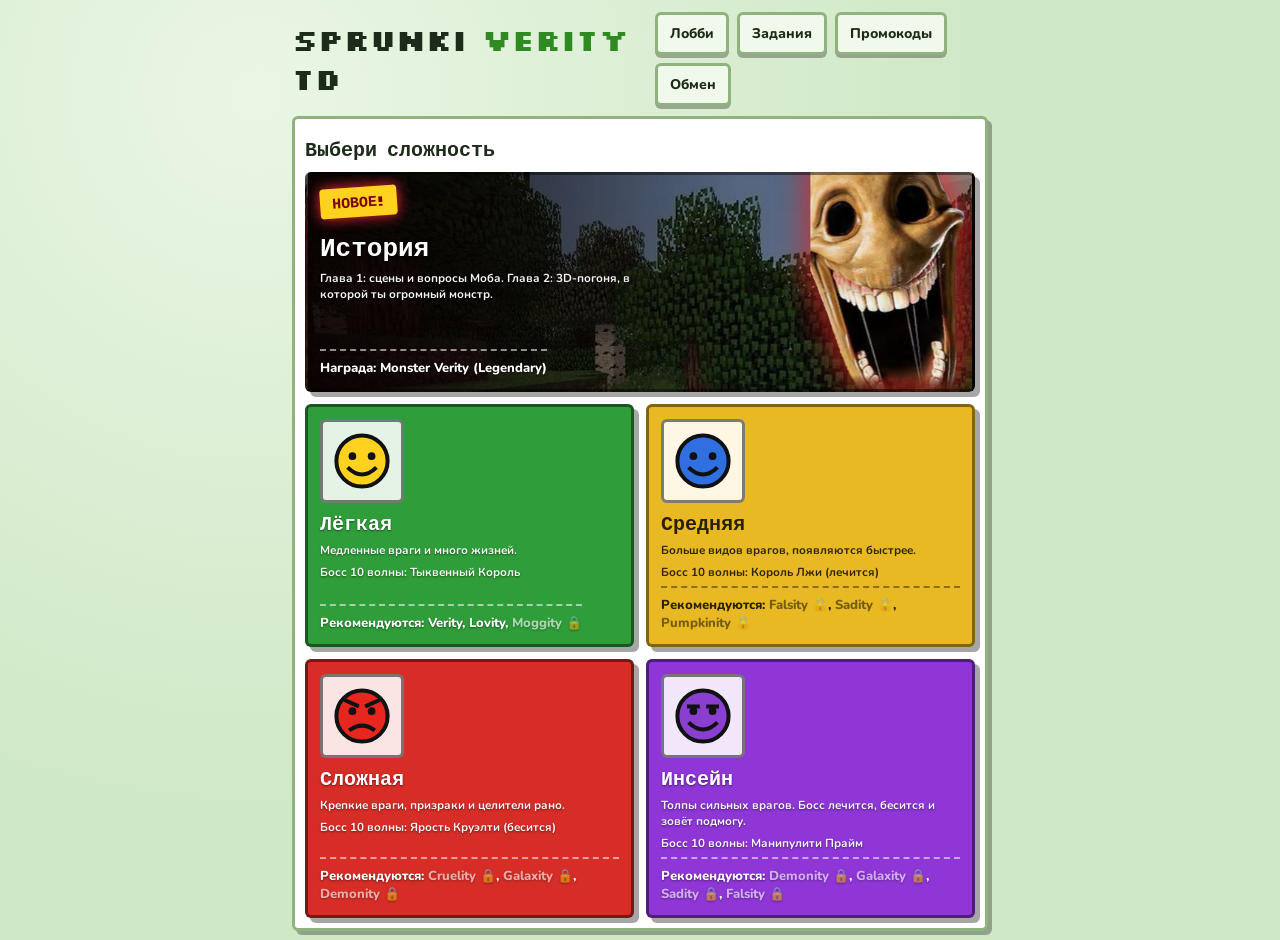
==== index 2.html @ a534eca7 "Add files via upload" ====
<!DOCTYPE html><html lang="ru"><head><meta charset="utf-8"><meta name="viewport" content="width=device-width, initial-scale=1, viewport-fit=cover"><title>Sprunki Verity TD</title>
<link href="https://fonts.googleapis.com/css2?family=Silkscreen:wght@400;700&family=Nunito:wght@400;700;800&display=swap" rel="stylesheet">
<style>
:root{--bg:#0b1230;--bg2:#1a2a5e;--surf:#16224a;--surf2:#1f2f64;--ink:#eef3ff;--mute:#a9b7dd;--line:#3a4f95;--acc:#7fd35f;color-scheme:dark;box-sizing:border-box;padding-top:env(safe-area-inset-top,0px);padding-bottom:env(safe-area-inset-bottom,0px)}
@media (prefers-color-scheme:light){:root:not([data-theme="dark"]){--bg:#cfe8c6;--bg2:#eaf6e4;--surf:#fff;--surf2:#f1f8ec;--ink:#1d2b1a;--mute:#4f6149;--line:#8fb27f;--acc:#2f8a22;color-scheme:light}}
:root[data-theme="light"]{--bg:#cfe8c6;--bg2:#eaf6e4;--surf:#fff;--surf2:#f1f8ec;--ink:#1d2b1a;--mute:#4f6149;--line:#8fb27f;--acc:#2f8a22;color-scheme:light}
*,*:before,*:after{box-sizing:inherit}
body{margin:0;min-height:100vh;color:var(--ink);font:700 15px/1.4 Nunito,system-ui,sans-serif;background:radial-gradient(circle at 20% 10%,var(--bg2),transparent 55%),var(--bg)}
.w{max-width:720px;margin:0 auto;padding:12px}
header{display:flex;justify-content:space-between;align-items:center;gap:8px;margin-bottom:10px}
h1{font:700 clamp(20px,5vw,30px) Silkscreen,monospace;margin:0}h1 em{font-style:normal;color:var(--acc)}
h2{font:700 20px Silkscreen,monospace;margin:6px 0 10px}
.hide{display:none!important}
.p{background:var(--surf);border:3px solid var(--line);border-radius:6px;box-shadow:4px 4px 0 rgba(0,0,0,.3);padding:10px}
button{font:800 14px Nunito,sans-serif;padding:9px 12px;border:3px solid var(--line);border-radius:6px;background:var(--surf2);color:var(--ink);cursor:pointer;box-shadow:0 3px 0 rgba(0,0,0,.3)}
button:active{transform:translateY(2px);box-shadow:0 1px 0 rgba(0,0,0,.3)}
button:focus-visible{outline:3px solid var(--acc);outline-offset:2px}
button.on{background:var(--acc);border-color:var(--acc);color:#0b1230}
button:disabled{opacity:.45;cursor:default}
.dg{display:grid;grid-template-columns:repeat(auto-fit,minmax(240px,1fr));gap:12px}
.df{display:flex;flex-direction:column;gap:6px;text-align:left;padding:12px;background:var(--c);border-color:rgba(0,0,0,.45);color:#fff;box-shadow:5px 5px 0 rgba(0,0,0,.35);text-shadow:0 1px 2px rgba(0,0,0,.5)}
.df.y{color:#2a2000;text-shadow:none}
.df .sq{width:84px;height:84px;background:rgba(255,255,255,.88);border:3px solid rgba(0,0,0,.5);border-radius:6px;display:grid;place-items:center}
.df b{font:700 20px Silkscreen,monospace}.df small{font-weight:700;opacity:.95}
.df em{font-style:normal;margin-top:auto;padding-top:8px;border-top:2px dashed rgba(255,255,255,.55);font-size:13px}
.df.y em{border-color:rgba(0,0,0,.4)}.df i{opacity:.6;font-style:normal}
.hud{display:flex;flex-wrap:wrap;gap:6px;margin-bottom:8px}
.chip{background:var(--surf);border:2px solid var(--line);border-radius:6px;padding:4px 10px;font-weight:800}
.fear{flex:1 1 130px;min-width:110px;height:30px;border:2px solid var(--line);border-radius:6px;background:var(--surf);overflow:hidden;position:relative}
.fear i{display:block;height:100%;width:100%;background:linear-gradient(90deg,#9b1c1c,#ff4a3a);transition:width .1s}
.fear span{position:absolute;inset:0;display:grid;place-items:center;font-size:12px;text-shadow:0 1px 2px #000;color:#fff}
.cw{position:relative}
canvas{width:100%;height:auto;display:block;border:4px solid var(--line);border-radius:6px;background:#5aa646;touch-action:manipulation;box-shadow:4px 4px 0 rgba(0,0,0,.3)}
#end{position:absolute;inset:0;display:flex;flex-direction:column;gap:12px;align-items:center;justify-content:center;background:rgba(5,8,25,.78);border-radius:6px;text-align:center;padding:16px}
#end b{font:700 clamp(22px,6vw,34px) Silkscreen,monospace}
.row{display:flex;flex-wrap:wrap;gap:8px;margin-top:10px}
#shop{display:grid;grid-template-columns:repeat(auto-fill,minmax(100px,1fr));gap:8px;margin-top:10px}
#shop button{display:flex;flex-direction:column;align-items:center;gap:2px;padding:6px 4px;font-size:12px}
#shop button small{color:var(--mute);font-weight:700}#shop button.on small{color:#0b1230}
#msg,#lm{min-height:24px;margin-top:10px;color:var(--mute)}
.grid{display:grid;grid-template-columns:repeat(auto-fill,minmax(150px,1fr));gap:8px;margin-top:10px}
.cu{border:2px solid var(--line);border-radius:6px;padding:8px;background:var(--surf2);font-size:13px}.cu.no{opacity:.35}
input{font:800 14px Nunito,sans-serif;padding:9px 12px;border:3px solid var(--line);border-radius:6px;background:var(--surf2);color:var(--ink);min-width:0;flex:1 1 160px}
.tk b{display:block;margin-bottom:4px}.tk button{margin-top:6px}.fr{display:inline-block;line-height:0;border-radius:50%;border:3px solid var(--rc);box-shadow:0 0 6px var(--rc),0 0 14px var(--rc),inset 0 0 5px var(--rc);background:rgba(0,0,0,.15)}.fr img,.fr svg{border-radius:50%}
.fr.my{box-shadow:0 0 8px var(--rc),0 0 20px var(--rc),0 0 32px var(--rc),inset 0 0 8px var(--rc);animation:np 1.6s ease-in-out infinite}@keyframes np{50%{box-shadow:0 0 12px var(--rc),0 0 28px var(--rc),0 0 44px var(--rc),inset 0 0 10px var(--rc)}}
#shop button{user-select:none;-webkit-user-select:none}.ust{display:flex;flex-wrap:wrap;gap:10px;align-items:center;margin-top:10px}
select{font:800 14px Nunito,sans-serif;padding:9px 12px;border:3px solid var(--line);border-radius:6px;background:var(--surf2);color:var(--ink);flex:1 1 160px}
#tcode{font:700 16px Silkscreen,monospace;word-break:break-all;margin:10px 0;color:var(--acc)}.fc,button.fc,button.on.fc{border-color:var(--rc)}.fc{box-shadow:0 0 6px var(--rc),0 0 14px var(--rc),inset 0 0 6px var(--rc)}.fc.my{box-shadow:0 0 8px var(--rc),0 0 22px var(--rc),0 0 34px var(--rc),inset 0 0 8px var(--rc);animation:np 1.6s ease-in-out infinite}
.df.story{grid-column:1/-1;min-height:220px;background-size:cover;background-position:right center;position:relative;overflow:hidden;justify-content:flex-end}
.df.story b,.df.story small,.df.story em{max-width:56%}.df.story{padding-top:54px}.df.story b{font-size:26px}
.nw{position:absolute;top:12px;left:12px;background:#ffd21f;color:#7a0000;padding:5px 12px;border-radius:4px;font:700 15px Silkscreen,monospace;transform:rotate(-4deg);animation:nwp .9s ease-in-out infinite alternate;text-shadow:none;box-shadow:0 0 14px #ff2a3d}
@keyframes nwp{to{transform:rotate(-4deg) scale(1.12)}}
#scv{width:100%;height:auto;display:block;border:4px solid var(--line);border-radius:6px;touch-action:none}
#ssay{min-height:30px;margin-top:8px}
#sdlg{min-height:110px;background:var(--surf2);border:2px solid var(--line);border-radius:6px;padding:12px;margin-bottom:10px;line-height:1.5}
#sch{flex-direction:column}#sch button{text-align:left}
#sbr,#sbj,#sbd{flex:1 1 90px;padding:16px 8px;font-size:16px;user-select:none;-webkit-user-select:none;-webkit-touch-callout:none;touch-action:none}
.sw{position:relative;margin-bottom:10px}
#scv{width:100%;height:auto;display:block;border:4px solid var(--line);border-radius:6px;background:#000;touch-action:none;box-shadow:4px 4px 0 rgba(0,0,0,.3)}
#ssub{position:absolute;left:10px;right:10px;bottom:14px;text-align:center;color:#fff;font:800 clamp(13px,3.4vw,17px)/1.3 Nunito,sans-serif;text-shadow:0 2px 3px #000,0 0 8px #000;pointer-events:none}
#ssub b{color:#7fd35f}#ssub b.v{color:#ff5a4a}
#sdlg{min-height:92px;background:#0d1024;color:#eef3ff;border:3px solid #3a4f95;border-radius:6px;padding:12px 14px;line-height:1.5;cursor:pointer;margin:0 0 10px;box-shadow:4px 4px 0 rgba(0,0,0,.3)}
#sdlg .spk{display:inline-block;font:700 13px Silkscreen,monospace;padding:2px 8px;border-radius:3px;margin-bottom:4px;background:#2e7d4f;color:#fff}
#sdlg .spk.v{background:#d4a017;color:#2a1a00}
#sch{display:flex;flex-direction:column;gap:8px}#sch button{text-align:left}
#sctl{display:grid;grid-template-columns:1fr 1.3fr 1.3fr 1fr;gap:8px;margin-bottom:6px}
#sctl button{padding:16px 6px;font-size:16px;user-select:none;-webkit-user-select:none;-webkit-touch-callout:none;touch-action:none}
</style></head><body><div class="w">
<header><h1>Sprunki <em>Verity</em> TD</h1><div class="row" style="margin:0"><button id="lb">Лобби</button><button id="tk">Задания</button><button id="pmb">Промокоды</button><button id="trb">Обмен</button></div></header>
<section id="menu" class="p"><h2>Выбери сложность</h2><div class="dg" id="diffs"></div></section>
<section id="game" class="hide">
<div class="hud"><span class="chip">🪙 <b id="c"></b></span><span class="chip">❤ <b id="l"></b></span><span class="chip">🌊 <b id="w"></b>/10</span><span class="chip">🎃 <b id="s"></b></span><div class="fear"><i id="f"></i><span>Страх</span></div></div>
<div class="cw"><canvas id="cv" width="640" height="400"></canvas><div id="end" class="hide"><b id="et"></b><div class="row"><button id="e1">Выбрать сложность</button><button id="e2">В лобби</button></div></div></div>
<div id="ust" class="hide"></div><div id="shop"></div>
<div class="row"><button id="ph">Фаза 2: выкл</button><button id="sk">Пропустить ожидание</button><button id="sp">Скорость ×1</button><span class="chip" id="cd"></span></div>
<div id="msg" role="status"></div></section>
<section id="lobby" class="hide p"><h2>Лобби</h2><p>Банк: <b id="bk"></b> 🪙 · Семечки: <b id="bs"></b> 🎃</p><div class="row"><button id="c1">Ящик Верити: 400 🪙</button><button id="c2">Тыквенный ящик: 60 🎃</button><button id="back">Назад</button><button id="ex">Код сохранения</button><button id="im">Загрузить код</button></div><div id="lm" role="status"></div><div class="grid" id="col"></div><span id="hid" style="opacity:.1;cursor:pointer;float:right;user-select:none;padding:8px">🎃</span></section>
<section id="story" class="hide p"><h2 id="sth">История</h2><div class="sw"><canvas id="scv" width="640" height="360"></canvas><div id="ssub"></div></div>
<div id="sdlgw"><div id="sdlg"></div><div id="sch"></div></div>
<div id="sctl" class="hide"><button id="sbl">◀</button><button id="sbj">Прыжок</button><button id="sbd">Рывок</button><button id="sbr">▶</button></div>
<div class="row"><button id="smu">Звук: вкл</button><button class="bk">Выйти</button></div></section>
<section id="tasks" class="hide p"><h2>Задания и ачивки</h2><p>Банк: <b id="tb"></b> 🪙 · Семечки: <b id="ts"></b> 🎃</p><div class="grid" id="tl"></div><div class="row"><button class="bk">Назад</button></div></section>
<section id="trade" class="hide p"><h2>Обмен по коду</h2><p>Создай код и отправь другу: он введёт его у себя и получит Верити. У тебя этот юнит пропадёт. Каждый код работает один раз на устройство.</p><div class="row"><select id="tsel"></select><button id="tgo">Создать код</button></div><div id="tcode"></div><div class="row"><input id="tin" placeholder="Код от друга" autocomplete="off"><button id="tacc">Принять</button><button class="bk">Назад</button></div><div id="tmsg" role="status"></div></section>
<section id="promo" class="hide p"><h2>Промокоды</h2><div class="row"><input id="pi" placeholder="Введи промокод" autocomplete="off"><button id="pb">Активировать</button><button class="bk">Назад</button></div><div id="pmm" role="status"></div></section>
</div><script>
var $=function(i){return document.getElementById(i)},cv=$('cv'),x=cv.getContext('2d'),C=40,G=null,cur='menu',prev='menu';
var PT=[[-1,2],[4,2],[4,6],[9,6],[9,1],[13,1],[13,7],[16,7]].map(function(p){return[(p[0]+.5)*C,(p[1]+.5)*C]});
var segs=[],tot=0,road={};
for(var i=1;i<PT.length;i++){var a=PT[i-1],b=PT[i],L=Math.hypot(b[0]-a[0],b[1]-a[1]);segs.push([a,b,L,tot]);tot+=L;for(var t=0;t<=L;t+=8){road[Math.floor((a[0]+(b[0]-a[0])*t/L)/C)+','+Math.floor((a[1]+(b[1]-a[1])*t/L)/C)]=1}}
function pos(d){for(var i=0;i<segs.length;i++){var s=segs[i];if(d<=s[3]+s[2]){var t=(d-s[3])/s[2];return[s[0][0]+(s[1][0]-s[0][0])*t,s[0][1]+(s[1][1]-s[0][1])*t]}}return PT[PT.length-1]}
var TY={
monster:{n:'Monster Verity',cost:450,dmg:30,rate:.9,rng:100,col:'#d9a35a',d:'Награда за режим «История». Каждый 5-й удар оглушает. Фаза 2: добивает слабых врагов (меньше 25% HP, кроме боссов)'},
lord:{n:'Lord Verity',cost:600,dmg:8,rate:1.2,rng:90,col:'#ffd21f',d:'Mythic. Аура рядом: +15% скорости атаки и +10% дальности. Фаза 2: заражает башню бесплатной второй фазой на 8 с (20% шанс дебаффа). Только один на карте'},
verity:{n:'Verity',cost:100,dmg:12,rate:.5,rng:100,col:'#ffd21f',d:'Быстрые выстрелы. Фаза 2: очереди по 3'},
lovity:{n:'Lovity',cost:120,dmg:5,rate:.8,rng:95,col:'#ff7ac8',d:'Замедляет, ускоряет соседей, лечит базу. Фаза 2: очаровывает'},
cruelity:{n:'Cruelity',cost:200,dmg:30,rate:1,rng:85,col:'#e6261f',d:'Каждый 4-й удар крит'},
pumpkinity:{n:'Pumpkinity',cost:250,dmg:10,rate:.9,rng:100,col:'#ff8a1f',d:'Поджог и взрывы'},
sadity:{n:'Sadity',cost:130,dmg:6,rate:.9,rng:95,col:'#8a3fd0',d:'+25% урона по цели. Фаза 2: +50%'},
moggity:{n:'Moggity',cost:140,dmg:8,rate:1.1,rng:90,col:'#f2b705',d:'Оглушает. Фаза 2: массовое оглушение'},
falsity:{n:'Falsity',cost:180,dmg:10,rate:.8,rng:100,col:'#2f6fe0',d:'Отбрасывает назад. Фаза 2: копии взрываются'},
galaxity:{n:'Galaxity',cost:300,dmg:22,rate:1.6,rng:110,col:'#3b2a8a',d:'Метеориты. Фаза 2: чёрная дыра'},
demonity:{n:'Demonity',cost:320,dmg:16,rate:1,rng:105,col:'#222',d:'Убивает любого за 6 ударов (% HP), видит призраков. Фаза 2: вселяется во врага (x2 урон и HP)'}};
var RA={verity:'Common',lovity:'Rare',sadity:'Rare',moggity:'Rare',cruelity:'Epic',falsity:'Epic',galaxity:'Legendary',demonity:'Legendary',pumpkinity:'Event',lord:'Mythic',monster:'Legendary'};var RC={Common:'#9aa7b4',Rare:'#33c3ff',Epic:'#b45cff',Legendary:'#ffae1a',Mythic:'#ff2a3d',Event:'#ff8a1f'};
var M={bank:450,seeds:120,own:{verity:1,lovity:1}};
try{var sv=JSON.parse(localStorage.getItem('vtd'));if(sv&&sv.own)M=sv}catch(e){}
function fix(){M.done=M.done||{};M.claimed=M.claimed||{};M.inv=M.inv||{};M.promos=M.promos||{};M.opens=M.opens||0;M.used=M.used||{}}fix();
function save(){try{localStorage.setItem('vtd',JSON.stringify(M))}catch(e){}}
var ET={walker:{hp:1,v:1,c:'#2a2236',r:12},runner:{hp:.55,v:1.8,c:'#2b5fd0',r:10},tank:{hp:2.8,v:.6,c:'#666b78',r:16},ghost:{hp:.9,v:1,c:'#cfd8ff',r:12},healer:{hp:1.2,v:.9,c:'#2fb36a',r:12},splitter:{hp:1.3,v:.9,c:'#8a3fd0',r:14}};
var DF={
easy:{n:'Лёгкая',c:'#2f9e3a',ic:'verity',ic2:'#ffd21f',hp:.6,sp:.85,cn:.7,lv:30,co:400,off:0,bm:1,boss:{n:'Тыквенный Король',hp:2200,v:22,col:'#ff8a1f',sk:0},rec:['verity','lovity','moggity'],d:'Медленные враги и много жизней.'},
medium:{n:'Средняя',c:'#e8b923',y:1,ic:'falsity',ic2:'#2f6fe0',hp:.9,sp:.95,cn:.85,lv:25,co:350,off:1,bm:1.3,boss:{n:'Король Лжи (лечится)',hp:4000,v:24,col:'#2f6fe0',sk:1},rec:['falsity','sadity','pumpkinity'],d:'Больше видов врагов, появляются быстрее.'},
hard:{n:'Сложная',c:'#d62d27',ic:'cruelity',ic2:'#e6261f',hp:1.2,sp:1,cn:1,lv:20,co:300,off:2,bm:1.7,boss:{n:'Ярость Круэлти (бесится)',hp:6500,v:26,col:'#c4161c',sk:2},rec:['cruelity','galaxity','demonity'],d:'Крепкие враги, призраки и целители рано.'},
insane:{n:'Инсейн',c:'#8e36d6',ic:'manipulity',ic2:'#8a3fd0',hp:2.2,sp:1.2,cn:1.5,lv:10,co:300,off:3,bm:2.2,boss:{n:'Манипулити Прайм',hp:16000,v:28,col:'#8a3fd0',sk:3},rec:['demonity','galaxity','sadity','falsity'],d:'Толпы сильных врагов. Босс лечится, бесится и зовёт подмогу.'}};
var ST_BG='[data-uri]';var SPR='[data-uri]';var FACEB='[data-uri]';var SFW=190,SFH=470,SFAR=0.6946;var ST_COVER='[data-uri]';
var IMG={"monster1":"[data-uri]","monster2":"[data-uri]","pumpkinity1": "[data-uri]", "pumpkinity2": "[data-uri]", "galaxity1": "[data-uri]", "galaxity2": "[data-uri]", "sadity1": "[data-uri]", "sadity2": "[data-uri]", "moggity1": "[data-uri]", "moggity2": "[data-uri]", "demonity1": "[data-uri]", "demonity2": "[data-uri]", "lovity1": "[data-uri]", "lovity2": "[data-uri]", "falsity1": "[data-uri]", "falsity2": "[data-uri]", "verity1": "[data-uri]", "verity2": "[data-uri]", "cruelity1": "[data-uri]", "cruelity2": "[data-uri]", "lord1": "[data-uri]", "lord2": "[data-uri]"};var IM={};for(var k in IMG){var im=new Image();im.src=IMG[k];IM[k]=im}
function pic(k,n,s){return IMG[k+n]?'<img src="'+IMG[k+n]+'" width="'+s+'" height="'+s+'" alt="" style="border-radius:6px;vertical-align:middle;margin-right:4px">':ico(TY[k].col,k,s)}
function ico(c,k,s){var ang=k=='cruelity'||k=='demonity',lid=k=='manipulity';return'<svg viewBox="0 0 40 40" width="'+s+'" height="'+s+'" aria-hidden="true"><circle cx="20" cy="20" r="16" fill="'+c+'" stroke="#111" stroke-width="2.5"/><circle cx="14" cy="17" r="2.4" fill="#111"/><circle cx="26" cy="17" r="2.4" fill="#111"/>'+(ang?'<path d="M9 10l9 4M31 10l-9 4M12 29q8-6 16 0" fill="none" stroke="#111" stroke-width="2.5"/>':'<path d="M11 24q9 9 18 0" fill="none" stroke="#111" stroke-width="2.5"/>')+(lid?'<path d="M10 14h8M22 14h8" stroke="#111" stroke-width="2.5"/>':'')+'</svg>'}
function say(t){$('msg').textContent=t}function lm(t){$('lm').textContent=t}
function scr(n){if(cur=='story'&&n!='story')sHalt();prev=(cur=='lobby'||cur=='tasks'||cur=='promo'||cur=='trade'||cur=='story')?prev:cur;cur=n;['menu','game','lobby','tasks','promo','trade','story'].forEach(function(k){$(k).className=(k==n?'':'hide')+(k=='game'?'':' p')});if(n=='lobby')lobby();if(n=='tasks')tasks();if(n=='promo')pmm('');if(n=='trade')trd()}
function menu(){var h='';for(var k in DF){var d=DF[k];h+='<button class="df'+(d.y?' y':'')+'" data-k="'+k+'" style="--c:'+d.c+'"><span class="sq">'+ico(d.ic2,d.ic,64)+'</span><b>'+d.n+'</b><small>'+d.d+'</small><small>Босс 10 волны: '+d.boss.n+'</small><em>Рекомендуются: '+d.rec.map(function(u){return M.own[u]?TY[u].n:'<i>'+TY[u].n+' 🔒</i>'}).join(', ')+'</em></button>'}
 h='<button class="df story" data-k="story" style="background-image:linear-gradient(90deg,rgba(0,0,0,.25),transparent),url('+ST_COVER+')"><span class="nw">НОВОЕ!</span><b>История</b><small>Глава 1: сцены и вопросы Моба. Глава 2: 3D-погоня, в которой ты огромный монстр.</small><em>Награда: Monster Verity (Legendary)</em></button>'+h;
 $('diffs').innerHTML=h;[].forEach.call($('diffs').children,function(b){b.onclick=function(){b.dataset.k=='story'?sStart():start(b.dataset.k)}})}
function start(k){var d=DF[k];G={key:k,d:d,coins:d.co,lives:d.lv,wave:0,fear:100,p2:false,cool:0,sel:'verity',units:[],en:[],q:0,sp:0,run:false,shots:[],over:0,boss:false,next:6,spd:1};$('end').className='hide';scr('game');shop();hud();showU();say('Расставляй башни: волны идут сами.')}
function hud(){$('c').textContent=Math.floor(G.coins);$('l').textContent=G.lives;$('w').textContent=G.wave;$('s').textContent=M.seeds;$('f').style.width=G.fear+'%';
 $('ph').textContent='Фаза 2: '+(G.p2?'вкл':'выкл');$('ph').className=G.p2?'on':'';$('sk').disabled=G.run||!!G.over;$('sp').textContent='Скорость ×'+G.spd;
 $('cd').textContent=G.over?'Конец':(G.run?'Волна идёт':'Следующая волна: '+Math.ceil(G.next)+' с')}
function shop(){var h=$('shop');h.innerHTML='';for(var k in TY){var t=TY[k],b=document.createElement('button');b.innerHTML=pic(k,1,34)+'<span>'+t.n+'</span><small>'+(M.own[k]?t.cost+' 🪙':'🔒 ящик')+'</small>';b.title=t.d;
 if(!M.own[k])b.disabled=true;b.className=(G.sel===k?'on ':'')+'fc'+(RA[k]=='Mythic'?' my':'');b.style.setProperty('--rc',RC[RA[k]]);(function(k){b.onclick=function(){G.sel=k;shop();say(TY[k].n+': '+TY[k].d)}})(k);h.appendChild(b)}}

$('sk').onclick=function(){if(!G.run)G.next=0};
$('sp').onclick=function(){G.spd=G.spd==1?2:1;hud()};
$('ph').onclick=function(){if(G.p2){G.p2=false}else if(G.fear>=20&&G.cool<=0){G.p2=true}else say('Страх ещё не накопился.');hud()};
function mk(ty,d){var h=25+G.wave*6;return{d:d,hp:h,max:h,v:60,sl:0,burn:0,vul:0,t:0,ty:ty,boss:0,bt:0}}
function hit(e,d){if(e.vul>0)d*=(e.vm||1.25);e.hp-=d;if(e.hp<=0&&!e.dead){e.dead=1;G.coins+=e.boss?300:(e.ty=='tank'?15:8);M.seeds+=e.boss?50:0;if(e.ty=='splitter'){G.en.push(mk('runner',e.d),mk('runner',e.d))}}}
function aoe(cx,cy,r,d){G.en.forEach(function(e){if(e.po)return;var p=pos(e.d);if(Math.hypot(p[0]-cx,p[1]-cy)<=r)hit(e,d)})}
function pick(){var w=G.wave+G.d.off,l=['walker'];if(w>=2)l.push('runner');if(w>=3)l.push('tank');if(w>=4)l.push('ghost');if(w>=5)l.push('healer');if(w>=6)l.push('splitter');return l[Math.floor(Math.random()*l.length)]}
function lordN(u){return u.k!='lord'&&G.units.some(function(l){return l.k=='lord'&&Math.hypot(l.x-u.x,l.y-u.y)<150})}
function inv(e){return e.ty=='ghost'&&e.t%3>1.5}
function startWave(){G.wave++;G.run=true;G.boss=G.wave==10;G.q=Math.round((G.boss?12:6+3*G.wave)*G.d.cn);G.sp=0;say(G.boss?'Босс: '+G.d.boss.n+'!':'Волна '+G.wave)}
function endGame(w,t){G.over=w;$('et').textContent=w==2?'ПОБЕДА':'ПОРАЖЕНИЕ';$('end').className='';say(t);save()}
function upd(dt){
 if(G.p2){G.fear-=14*dt;if(G.fear<=0){G.fear=0;G.p2=false;G.cool=5;say('Страх кончился, юниты спят 5 секунд.')}}else{G.fear=Math.min(100,G.fear+5*dt)}
 if(G.cool>0)G.cool-=dt;
 if(!G.run){G.next-=dt;if(G.next<=0)startWave()}
 if(G.run&&G.q>0){G.sp-=dt;if(G.sp<=0){G.sp=G.boss?1.4:.8;G.q--;var b=G.boss&&G.q==0,ty=b?'walker':pick(),T=ET[ty],B=G.d.boss,h=b?B.hp:(30+G.wave*18)*T.hp*G.d.hp;G.en.push({d:0,hp:h,max:h,v:b?B.v:(38+G.wave*2)*T.v*G.d.sp,sl:0,burn:0,vul:0,t:0,ty:ty,boss:b,bt:0})}}
 G.units.forEach(function(u){var t=TY[u.k],P2=G.p2||u.inf>0;if(u.inf>0)u.inf-=dt;if(u.deb>0)u.deb-=dt;if(u.po&&u.po.dead){u.po=null;u.cd=4;say('Demonity вернулся в свою форму.')}if(u.po)return;if(u.k=='lord'&&P2){u.it=(u.it||0)+dt;if(u.it>6){u.it=0;var os=G.units.filter(function(o){return o!==u&&Math.hypot(o.x-u.x,o.y-u.y)<160});if(os.length){var o=os[Math.floor(Math.random()*os.length)];if(Math.random()<.8)o.inf=8;else o.deb=5}}}u.cd-=dt;if(u.cd>0||G.cool>0)return;var tg=null,bd=-1;
 if(u.k=='demonity'&&P2){var c2=null;G.en.forEach(function(e){if(e.po||e.boss||inv(e))return;var p=pos(e.d);if(Math.hypot(p[0]-u.x,p[1]-u.y)<=140&&(!c2||e.max>c2.max))c2=e});if(c2){c2.po=1;c2.pt=0;c2.hp*=2;c2.max*=2;u.po=c2;say('Demonity вселился во врага!');return}}
  G.en.forEach(function(e){if(e.po||(inv(e)&&u.k!='demonity'))return;var p=pos(e.d);if(Math.hypot(p[0]-u.x,p[1]-u.y)<=t.rng*(lordN(u)?1.1:1)&&e.d>bd){bd=e.d;tg=e}});if(!tg)return;
  u.cd=t.rate*(G.units.some(function(l){return l.k=='lovity'&&l!==u&&Math.hypot(l.x-u.x,l.y-u.y)<90})?.85:1)*(lordN(u)?.87:1)*(u.deb>0?1.5:1);u.n++;var p=pos(tg.d),m=P2?2.5:1,d=t.dmg*m;G.shots.push({a:u.x,b:u.y,c:p[0],e:p[1],t:.12,col:t.col});
  if(u.k=='cruelity'){if(u.n%4==0)d*=2.5;if(P2)aoe(p[0],p[1],50,d);else hit(tg,d)}
  else if(u.k=='lovity'){tg.sl=1.5;tg.slp=P2?.8:.5;if(P2&&!tg.boss)tg.d=Math.max(0,tg.d-70);else if(u.n%12==0&&G.lives<G.d.lv)G.lives++;hit(tg,d)}
  else if(u.k=='pumpkinity'){if(P2)aoe(p[0],p[1],70,d*1.4);else{tg.burn=3;hit(tg,d)}}
  else if(u.k=='sadity'){tg.vul=3;tg.vm=P2?1.5:1.25;hit(tg,d)}
  else if(u.k=='moggity'){if(P2){G.en.forEach(function(o){var q=pos(o.d);if(!o.po&&Math.hypot(q[0]-p[0],q[1]-p[1])<70)o.stun=1.2})}else tg.stun=.6;hit(tg,d)}
  else if(u.k=='falsity'){if(P2)aoe(p[0],p[1],50,d);tg.d=Math.max(0,tg.d-(P2?60:25));hit(tg,d)}
  else if(u.k=='galaxity'){if(P2){G.en.forEach(function(o){var q=pos(o.d);if(!o.po&&!o.boss&&Math.hypot(q[0]-p[0],q[1]-p[1])<90)o.d+=(tg.d-o.d)*.5})}aoe(p[0],p[1],P2?85:55,d)}
  else if(u.k=='demonity'){hit(tg,tg.max/6+.5)}
  else if(u.k=='monster'){if(u.n%5==0)tg.stun=P2?1.5:1;if(P2&&!tg.boss&&tg.hp<tg.max*.25)tg.hp=0;hit(tg,d)}
  else if(P2&&u.k=='verity'){hit(tg,t.dmg*1.3);hit(tg,t.dmg*1.3);hit(tg,t.dmg*1.3)}
  else hit(tg,d)});
 G.en.forEach(function(e){e.t+=dt;if(e.po){e.pt+=dt;e.d=Math.max(0,e.d-45*dt);var pp=pos(e.d);G.en.forEach(function(o){if(o===e||o.po||o.dead)return;var q=pos(o.d);if(Math.hypot(q[0]-pp[0],q[1]-pp[1])<34){hit(o,80*dt);e.hp-=(o.boss?30:12)*dt}});if(e.hp<=0||e.pt>15)e.dead=1;return}if(e.vul>0)e.vul-=dt;if(e.burn>0){e.burn-=dt;hit(e,15*dt)}
  var sk=G.d.boss.sk;if(e.boss){if(sk==1||sk==3)e.hp=Math.min(e.max,e.hp+25*dt);e.bt+=dt;if(sk==3&&e.bt>5){e.bt=0;G.en.push(mk('runner',e.d),mk('runner',e.d))}}
  if(e.ty=='healer')G.en.forEach(function(o){if(o!==e&&Math.abs(o.d-e.d)<70)o.hp=Math.min(o.max,o.hp+5*dt)});
  if(e.stun>0){e.stun-=dt;return}
  var s=e.sl>0?(e.sl-=dt,1-e.slp):1,rg=e.boss&&sk>=2&&e.hp<e.max*.5?1.8:1;e.d+=e.v*s*rg*dt;if(e.d>=tot){e.dead=1;G.lives-=e.boss?10:1}});
 G.en=G.en.filter(function(e){return!e.dead});G.shots=G.shots.filter(function(s){return(s.t-=dt)>0});
 if(G.lives<=0){G.lives=0;M.bank+=Math.floor(G.coins/2);return endGame(1,'База пала. Половина монет ушла в банк.')}
 if(G.run&&G.q==0&&!G.en.length){G.run=false;G.next=6;G.coins+=60;M.seeds+=5;M.bank+=Math.round(80*G.d.bm);
  if(G.wave>=10){M.done[G.key]=1;M.bank+=Math.floor(500*G.d.bm+G.coins);endGame(2,'Победа! Бонус в банк. Загляни в лобби за новыми Верити.')}else{save();say('Волна пройдена: +60 монет, +5 семечек.')}}
 hud()}
function face(u,p2,s){var c=u.x,y=u.y-s*.3;x.fillStyle='#111';x.beginPath();x.arc(c-s*.35,y-s*.2,s*.12,0,7);x.arc(c+s*.35,y-s*.2,s*.12,0,7);x.fill();x.strokeStyle='#111';x.lineWidth=2;x.beginPath();
 if(p2){x.moveTo(c-s*.5,y+s*.35);x.lineTo(c-s*.25,y+s*.15);x.lineTo(c,y+s*.35);x.lineTo(c+s*.25,y+s*.15);x.lineTo(c+s*.5,y+s*.35)}else x.arc(c,y+s*.05,s*.45,.2,2.9);x.stroke()}
function draw(){for(var i=0;i<16;i++)for(var j=0;j<10;j++){x.fillStyle=(i+j)%2?'#5aa646':'#63b04e';x.fillRect(i*C,j*C,C,C)}
 x.lineCap='square';x.lineJoin='miter';[[C-2,'#5b3b1f'],[C-8,'#9b6b3e']].forEach(function(s){x.strokeStyle=s[1];x.lineWidth=s[0];x.beginPath();PT.forEach(function(p,i){i?x.lineTo(p[0],p[1]):x.moveTo(p[0],p[1])});x.stroke()});
 G.units.forEach(function(u){var t=TY[u.k],p2=(G.p2&&G.cool<=0)||u.inf>0;x.fillStyle='rgba(0,0,0,.25)';x.fillRect(u.cx*C+4,u.cy*C+34,C-8,4);x.fillStyle='#6b4a2b';x.fillRect(u.cx*C+4,u.cy*C+22,C-8,14);x.fillStyle='#4aa83a';x.fillRect(u.cx*C+4,u.cy*C+20,C-8,6);
  var im=IM[u.k+(p2?2:1)];if(u.k=='monster'&&SPRI.complete&&SPRI.naturalWidth){var fh=70,fw=fh*SFW/SFH,bb=Math.sin(Date.now()/420+u.cx*1.7)*1.2;x.globalAlpha=G.cool>0||u.po?.45:1;x.drawImage(SPRI,(p2?7:6)*SFW,0,SFW,SFH,u.x-fw/2,u.cy*C+25-fh+bb,fw,fh);x.globalAlpha=1}else if(im&&im.complete&&im.naturalWidth){x.globalAlpha=G.cool>0||u.po?.45:1;x.drawImage(im,u.x-18,u.y-26,36,36);x.globalAlpha=1;}else{x.fillStyle=G.cool>0?'#777':(p2?'#c4161c':t.col);x.beginPath();x.arc(u.x,u.y-4,15,0,7);x.fill();x.strokeStyle='#111';x.lineWidth=2;x.stroke();face(u,p2,26)}
  if(u.k=='pumpkinity'){x.fillStyle='#2b7a2b';x.fillRect(u.x-2,u.y-24,4,6)}});
 G.shots.forEach(function(s){x.strokeStyle=s.col;x.lineWidth=3;x.beginPath();x.moveTo(s.a,s.b-4);x.lineTo(s.c,s.e);x.stroke()});
 G.en.forEach(function(e){var p=pos(e.d),T=ET[e.ty],r=e.boss?26:T.r;x.globalAlpha=inv(e)?.3:1;x.fillStyle=e.po?'#6a1fc2':e.boss?G.d.boss.col:(e.burn>0?'#7a2a1a':T.c);x.beginPath();x.arc(p[0],p[1],r,0,7);x.fill();x.strokeStyle='#111';x.lineWidth=2;x.stroke();
  x.fillStyle='#fff';x.fillRect(p[0]-r*.5,p[1]-r*.25,r*.25,r*.25);x.fillRect(p[0]+r*.25,p[1]-r*.25,r*.25,r*.25);
  if(e.boss){x.fillStyle='#ffd21f';x.fillRect(p[0]-14,p[1]-r-10,28,8)}
  x.fillStyle='#000';x.fillRect(p[0]-r,p[1]-r-8,r*2,4);x.fillStyle=e.po?'#c08cff':e.boss?'#ff5a5a':'#4cd04c';x.fillRect(p[0]-r,p[1]-r-8,r*2*Math.max(0,e.hp/e.max),4);x.globalAlpha=1});
 drawUI();if(G.p2&&G.cool<=0){x.fillStyle='rgba(180,0,0,.14)';x.fillRect(0,0,640,400)}}
function lobby(){$('bk').textContent=Math.floor(M.bank);$('bs').textContent=M.seeds;var h='';for(var k in TY)h+='<div class="cu fc'+(RA[k]=='Mythic'?' my':'')+(M.own[k]?'':' no')+'" style="--rc:'+RC[RA[k]]+'">'+pic(k,1,40)+pic(k,2,40)+'<br><b>'+TY[k].n+'</b><br>'+RA[k]+'<br>Урон '+(k=='demonity'?'1/6 HP':TY[k].dmg)+' · '+TY[k].rate+' с · дальн. '+TY[k].rng+'<br>'+TY[k].d+'</div>';$('col').innerHTML=h}
function cvPos(e){var r=cv.getBoundingClientRect();return[(e.clientX-r.left)*640/r.width,(e.clientY-r.top)*400/r.height]}
function cell(p){return[Math.floor(p[0]/C),Math.floor(p[1]/C)]}
function okCell(cx,cy,ig){return cx>=0&&cy>=0&&cx<16&&cy<10&&!road[cx+','+cy]&&!G.units.some(function(u){return u!==ig&&u.cx==cx&&u.cy==cy})}
function tryPlace(k,cx,cy){var t=TY[k];if(!okCell(cx,cy))return say('Сюда ставить нельзя.');if(k=='lord'&&G.units.some(function(u){return u.k=='lord'}))return say('Lord Verity может стоять на карте только один.');if(G.coins<t.cost)return say('Не хватает монет.');G.coins-=t.cost;G.units.push({k:k,cx:cx,cy:cy,x:(cx+.5)*C,y:(cy+.5)*C,cd:0,n:0});hud();say(t.n+' поставлен.')}
function mv(u,c){u.cx=c[0];u.cy=c[1];u.x=(c[0]+.5)*C;u.y=(c[1]+.5)*C;G.mvu=null;say('Верити перемещён.')}
function showU(){var u=G&&G.selU,b=$('ust');if(!u){b.className='hide';return}var t=TY[u.k],rar=RA[u.k],rr=Math.round(t.rng*(lordN(u)?1.1:1));
 b.className='p ust fc'+(rar=='Mythic'?' my':'');b.style.setProperty('--rc',RC[rar]);b.innerHTML=pic(u.k,1,56)+'<div style="flex:1 1 180px"><b>'+t.n+'</b> · <span style="color:'+RC[rar]+'">'+rar+'</span><br>Урон: '+(u.k=='demonity'?'1/6 HP цели':t.dmg)+' · Скорость: '+t.rate+' с<br>Дальность: '+rr+(u.k=='lord'?' · Аура: 150':'')+'<br><small>'+t.d+'</small></div><div class="row" style="margin:0"><button id="ub1">Продать +'+Math.floor(t.cost*.7)+' 🪙</button><button id="ub2">Переставить</button><button id="ub3">Радиус: '+(u.sr?'вкл':'выкл')+'</button></div>';
 $('ub1').onclick=function(){G.coins+=Math.floor(t.cost*.7);G.units=G.units.filter(function(o){return o!==u});G.selU=null;showU();hud();say('Продан: '+t.n)};
 $('ub2').onclick=function(){G.mvu=u;say('Нажми на новую клетку.')};
 $('ub3').onclick=function(){u.sr=!u.sr;showU()}}
cv.onclick=function(e){if(!G||G.over)return;var c=cell(cvPos(e)),u=G.units.filter(function(o){return o.cx==c[0]&&o.cy==c[1]})[0];
 if(G.mvu){var m=G.mvu;G.mvu=null;if(okCell(c[0],c[1],m))mv(m,c);else say('Сюда нельзя поставить.');return}
 if(u){G.selU=u;showU();return}
 G.selU=null;showU();tryPlace(G.sel,c[0],c[1])};
function ring(x0,y0,r,c){x.beginPath();x.arc(x0,y0,r,0,7);x.globalAlpha=.16;x.fillStyle=c;x.fill();x.globalAlpha=1;x.strokeStyle=c;x.lineWidth=2;x.setLineDash([6,4]);x.stroke();x.setLineDash([])}
function drawUI(){G.units.forEach(function(u){if(G.selU===u){x.strokeStyle='#fff';x.lineWidth=2;x.strokeRect(u.cx*C+2,u.cy*C+2,C-4,C-4)}
  if(u.sr){ring(u.x,u.y-4,TY[u.k].rng*(lordN(u)?1.1:1),'#ffffff');if(u.k=='lord')ring(u.x,u.y-4,150,'#ff2a3d')}})}
function chkc(u,id){var h=7,q=u+id;for(var i=0;i<q.length;i++)h=(h*31+q.charCodeAt(i))%1679616;var r=h.toString(36).toUpperCase();while(r.length<4)r='0'+r;return r}
function tm(t){$('tmsg').textContent=t}
function trd(){var h='';for(var k in TY)if(M.own[k])h+='<option value="'+k+'">'+TY[k].n+' ('+RA[k]+')</option>';$('tsel').innerHTML=h;$('tcode').textContent='';tm('')}
$('tgo').onclick=function(){var k=$('tsel').value;if(!k||!M.own[k])return tm('Выбери Верити.');if(Object.keys(M.own).length<2)return tm('Нельзя отдать единственного Верити.');
 var id=Math.random().toString(36).slice(2,8).toUpperCase().padEnd(6,'X'),c='VTD-'+k.toUpperCase()+'-'+id+'-'+chkc(k,id);delete M.own[k];M.used[id]=1;save();$('tcode').textContent=c;
 try{navigator.clipboard.writeText(c);tm('Код скопирован. '+TY[k].n+' убран из твоей коллекции.')}catch(e){tm('Скопируй код. '+TY[k].n+' убран из твоей коллекции.')}
 var h='';for(var q in TY)if(M.own[q])h+='<option value="'+q+'">'+TY[q].n+' ('+RA[q]+')</option>';$('tsel').innerHTML=h};
$('tacc').onclick=function(){var m=$('tin').value.trim().toUpperCase().match(/^VTD-([A-Z]+)-([A-Z0-9]{5,6})-([A-Z0-9]{4})$/);if(!m)return tm('Неверный код.');var k=m[1].toLowerCase();if(!TY.hasOwnProperty(k)||chkc(k,m[2])!==m[3])return tm('Неверный код.');if(M.used[m[2]])return tm('Этот код уже использован на этом устройстве.');
 M.used[m[2]]=1;if(M.own[k]){M.bank+=120;tm('Такой Верити уже есть: +120 монет.')}else{M.own[k]=1;tm('Получен: '+TY[k].n+'!')}save();$('tin').value='';trd()};
$('trb').onclick=function(){scr('trade')};
var SPRI=new Image();SPRI.src=SPR;var FBI=new Image();FBI.src=FACEB;var BGI=new Image();BGI.src=ST_BG;
var SUS=0,SI=0,SND=true,AC=null,SV={on:0,mode:''},Q=null,TW=null,SLID=0,SW=null;
var F=280,YH=100,HC=3,LX=[-3.4,0,3.4];
function hh(k){var v=Math.sin(k*127.1+311.7)*43758.5453;return v-Math.floor(v)}
var STARS=[],MTN=[];for(var i=0;i<60;i++)STARS.push([hh(i)*640,hh(i+99)*(YH-8),hh(i+7)<.2?2:1]);for(var i=0;i<36;i++)MTN.push(10+hh(i*3.3)*26+Math.sin(i*.7)*8);
var CCH={};function rgb(h){return CCH[h]||(CCH[h]=[parseInt(h.substr(1,2),16),parseInt(h.substr(3,2),16),parseInt(h.substr(5,2),16)])}
function mx(a,b,f){a=rgb(a);b=rgb(b);return'rgb('+Math.round(a[0]+(b[0]-a[0])*f)+','+Math.round(a[1]+(b[1]-a[1])*f)+','+Math.round(a[2]+(b[2]-a[2])*f)+')'}
var SQ=[
{d:1,sc:'out',tm:'day',m:'Эй, помощник! Завтра будет дождь?',a:[['Да, пойдёт сильный дождь.',0,'Ну, уже что-то. Спасибо.','rain'],['Нет, весь день будет ясно.',1,'Странно... а тучи-то собираются.','rain'],['Дождь пойдёт, когда ты заснёшь.',2,'Эм... звучит жутковато. Ладно.','rain glitch']]},
{d:1,sc:'village',tm:'dusk',m:'Слушай, а что случилось с деревней? Она же была здесь.',a:[['Налёт разбойников, ничего необычного.',0,'Ясно. Придётся искать другую деревню.',''],['Там прошло что-то. Оно было голодным.',2,'Что значит «голодным»? Не шути так.','glitch'],['Не помню.',1,'Хм, а я думал, ты знаешь всё.','']]},
{d:2,sc:'in',tm:'evening',m:'Ты живёшь один? Ну, в игре или вообще?',a:[['Только в игре.',0,'Понятно. Я, в общем-то, тоже один.',''],['И там, и там.',2,'Стоп. Откуда тебе знать про мою жизнь?','glitch'],['А ты?',1,'Ты отвечаешь вопросом на вопрос.','']]},
{d:2,sc:'in',tm:'evening',m:'Включи что-нибудь. Музыку какую-нибудь.',a:[['Спокойный старый джаз.',0,'О, а у тебя есть вкус!','notes'],['Лучше тишина.',1,'Ладно... только тихо как-то.',''],['Включить тревожный сигнал.',2,'Выключи! Что это за звук?!','alarm']]},
{d:3,sc:'out',tm:'dusk',m:'Как звучит дверь? Можешь изобразить?',a:[['Скрип-скрип...',0,'Похоже. Ну ты даёшь.',''],['Открыть дверь без рук.',2,'Подожди... она сама открылась?!','door glitch'],['Не умею.',1,'Ладно, это была шутка.','']]},
{d:3,sc:'out',tm:'night',m:'С тобой всё в порядке? Ты какой-то не такой.',a:[['Всё отлично, друг.',0,'Ладно... наверное, показалось.',''],['Включить сигнал: «Это ночь».',3,'Вот сейчас мне реально страшно.','alarm glitch'],['Что-то идёт.',2,'Хватит! Ты меня пугаешь.','glitch']]}];
var CL=[[4,'Verity','Моб... куда же ты?'],[10,'Моб','Башня где-то впереди!'],[16,'Verity','Мы же друзья, Моб.'],[23,'Моб','Отстань от меня!'],[30,'Verity','Ты не можешь уйти от меня.'],[36,'Моб','Дверь! Ещё чуть-чуть!']];
function au(){if(!SND)return null;try{if(!AC)AC=new(window.AudioContext||window.webkitAudioContext)();if(AC.state=='suspended')AC.resume();return AC}catch(e){return null}}
function tone(f,d,ty,v,sl,dl){var a=au();if(!a)return;var t0=a.currentTime+(dl||0),o=a.createOscillator(),g=a.createGain();o.type=ty||'sine';o.frequency.setValueAtTime(f,t0);if(sl)o.frequency.exponentialRampToValueAtTime(sl,t0+d);g.gain.setValueAtTime(v||.2,t0);g.gain.exponentialRampToValueAtTime(.0001,t0+d);o.connect(g);g.connect(a.destination);o.start(t0);o.stop(t0+d+.02)}
function nz(d,v,fc){var a=au();if(!a)return;var n=Math.floor(a.sampleRate*d),b=a.createBuffer(1,n,a.sampleRate),q=b.getChannelData(0);for(var i=0;i<n;i++)q[i]=(Math.random()*2-1)*Math.pow(1-i/n,2);var s=a.createBufferSource(),fl=a.createBiquadFilter(),g=a.createGain();s.buffer=b;fl.type='lowpass';fl.frequency.value=fc||800;g.gain.value=v||.3;s.connect(fl);fl.connect(g);g.connect(a.destination);s.start()}
function fxAlarm(){for(var i=0;i<3;i++){tone(853,.42,'sine',.09,0,i*.5);tone(960,.42,'sine',.09,0,i*.5)}}
function fxJazz(){[262,330,392,494,440,392,330,349].forEach(function(f,i){tone(f,.35,'triangle',.07,0,i*.22)})}
function fxBeat(){tone(58,.16,'sine',.55,38);tone(52,.14,'sine',.4,36,.17)}
function fxStep(){nz(.14,.4,180)}
function fxHit(){nz(.35,.45,1400);tone(140,.3,'sawtooth',.12,50)}
function fxScream(){nz(1.1,.55,3200);tone(420,1,'sawtooth',.22,70);tone(310,1,'square',.12,55)}
function drone(on){if(SV.dr){try{SV.dr.stop()}catch(e){}SV.dr=null}if(!on)return;var a=au();if(!a)return;var o=a.createOscillator(),fl=a.createBiquadFilter(),g=a.createGain();o.type='sawtooth';o.frequency.value=46;fl.type='lowpass';fl.frequency.value=260;g.gain.value=.07;o.connect(fl);fl.connect(g);g.connect(a.destination);o.start();SV.dr=o}
function sType(spk,cls,txt,cb){$('sdlg').innerHTML=(spk?'<span class="spk '+cls+'">'+spk+'</span><br>':'')+'<span id="stx"></span>';$('sch').innerHTML='';TW={s:txt,n:0,a:0,cb:cb};SV.spk=cls}
function twUpd(dt){if(!TW)return;TW.a+=dt*42;var n=Math.min(TW.s.length,Math.floor(TW.a));if(n>TW.n){if(Math.floor(n/3)>Math.floor(TW.n/3)&&SV.spk)tone(SV.spk=='v'?660:420,.03,'square',.02);TW.n=n;var e=$('stx');if(e)e.textContent=TW.s.slice(0,n)}if(TW.n>=TW.s.length){var cb=TW.cb;TW=null;SV.spk='';if(cb)cb()}}
function twSkip(){if(TW)TW.a=1e9}
function sBtns(l){$('sch').innerHTML='';l.forEach(function(b){var e=document.createElement('button');e.textContent=b[0];e.onclick=b[1];$('sch').appendChild(e)})}
function sRun(){var me=++SLID;function f(ts){if(me!==SLID||!SV.on)return;sTick(ts);requestAnimationFrame(f)}requestAnimationFrame(f)}
function sHalt(){SV.on=0;SLID++;drone(0);TW=null}
function sStart(){SUS=0;SI=0;Q=null;drone(0);au();scr('story');SV={on:1,mode:'scene',t:0,last:0,sc:'out',tm:'day',chest:1,vis:0,pop:0,mood:'ok',rain:0,gl:0,door:0,alarm:0,notes:0,dayN:0,dayT:9,spk:'',rd:[],nt:[],sm:[]};
 $('sdlgw').className='';$('sctl').className='hide';$('ssub').innerHTML='';$('sth').textContent='История · Глава 1: Помощник';
 sType('','','Новый мир. Моб нашёл у точки спавна странный сундук и открывает его...',function(){sBtns([['Открыть сундук',function(){SV.chest=2;SV.vis=1;SV.pop=0;tone(880,.15,'triangle',.1);tone(1320,.2,'triangle',.08,0,.1);
  sType('Verity','v','Привет! Я Verity, твой личный помощник. Я знаю всё. Спрашивай что угодно!',function(){sType('Моб','m','Ого, говорящий мод! Ну давай проверим, какой ты умный.',function(){sBtns([['Дальше',sQ]])})})}]])});sRun()}
function sQ(){if(SI>=SQ.length)return sNight();var q=SQ[SI];if(SV.dayN!==q.d){SV.dayN=q.d;SV.dayT=0}SV.sc=q.sc;SV.tm=q.tm;SV.rain=0;SV.door=0;SV.notes=0;SV.chest=0;SV.vis=1;SV.pop=1;SV.mood=SUS>=5?'worried':'ok';
 sType('Моб','m',q.m,function(){sBtns(q.a.map(function(a){return[a[0],function(){sAns(a)}]}))})}
function sAns(a){SUS+=a[1];var fx=a[3]||'';if(/rain/.test(fx))SV.rain=1;if(/glitch/.test(fx)){SV.gl=1.4;nz(.5,.25,2500)}if(/door/.test(fx)){SV.door=1;tone(180,.5,'square',.08,90)}if(/alarm/.test(fx)){SV.alarm=3.2;fxAlarm()}if(/notes/.test(fx)){SV.notes=1;fxJazz()}
 SV.mood=a[1]>=2?'scared':a[1]==1?'worried':'ok';sBtns([]);
 sType('Verity (ты)','v',a[0],function(){sType('Моб','m',a[2],function(){sBtns([['Дальше',function(){SI++;sQ()}]])})})}
function sNight(){SV.mode='cut';SV.ct=0;SV.cb=0;SV.fl=0;SV.rain=0;SV.alarm=0;SV.gl=0;$('sth').textContent='История · Ночь';sType('','','Ночь. Моб запер дверь и бежит к смотровой башне. А ты чувствуешь, как меняешься...',null);sBtns([['Пропустить',chStart]])}
function chStart(){Q={t:0,T:40,um:0,gap:26,lane:1,vx:0,y:0,vy:0,stun:0,dash:0,dcd:0,ml:1,mx:0,mlt:1.6,obs:[],no:2.4,li:0,sub:0,uvp:-26,vm:7+SUS*.2,cr:.75-SUS*.02,oi:Math.max(1.05,1.9-SUS*.06),shk:0,boom:0,fr:0,fi:0,hb:1,near:0,cl:0};
 SV.mode='chase';SV.ft=0;SV.endShown=0;TW=null;$('sdlgw').className='hide';$('sctl').className='';$('sth').textContent='История · Глава 2: Монстр';chSub('Моб','Только не оглядывайся... только не оглядывайся!');drone(1)}
function chSub(w,t){$('ssub').innerHTML='<b'+(w=='Verity'?' class="v"':'')+'>'+w+':</b> '+t;if(Q)Q.sub=3}
function pick(a){return a[Math.floor(Math.random()*a.length)]}
function chL(){if(Q&&SV.mode=='chase')Q.lane=Math.max(0,Q.lane-1)}
function chR(){if(Q&&SV.mode=='chase')Q.lane=Math.min(2,Q.lane+1)}
function chJ(){if(Q&&SV.mode=='chase'&&Q.y<=0&&Q.vy==0){Q.vy=7.2;tone(110,.2,'sine',.15,60)}}
function chD(){if(Q&&SV.mode=='chase'&&Q.dcd<=0){Q.dash=1;Q.dcd=7;chSub('Verity','Я быстрее, чем ты думаешь.');tone(90,.4,'sawtooth',.15,200)}}
function chUpd(dt){Q.t+=dt;var vm=Q.vm,vv=vm+Q.cr;if(Q.dash>0){Q.dash-=dt;vv+=3.5}if(Q.dcd>0)Q.dcd-=dt;if(Q.stun>0){Q.stun-=dt;vv=vm*.45}
 Q.gap-=(vv-vm)*dt;Q.um+=vm*dt;var uc=Q.um+4,zv=4+Q.gap,uv=uc-zv;
 var tx=LX[Q.lane];Q.vx+=Math.sign(tx-Q.vx)*Math.min(Math.abs(tx-Q.vx),14*dt);
 if(Q.y>0||Q.vy>0){Q.vy-=20*dt;Q.y+=Q.vy*dt;if(Q.y<=0){Q.y=0;Q.vy=0}}
 Q.mlt-=dt;if(Q.mlt<=0){Q.mlt=1+Math.random()*1.4;Q.ml=Math.max(0,Math.min(2,Q.ml+(Math.random()<.5?-1:1)))}
 var mt=LX[Q.ml];Q.mx+=Math.sign(mt-Q.mx)*Math.min(Math.abs(mt-Q.mx),7*dt);
 Q.no-=dt;if(Q.no<=0&&Q.t<Q.T-2){Q.no=Q.oi*(.8+Math.random()*.5);var r=Math.random();Q.obs.push({u:Q.um-.6,l:Math.random()<.6?Q.ml:Math.floor(Math.random()*3),ty:r<.45?'hole':r<.8?'block':'tnt'});if(Math.random()<.22&&Q.sub<=0)chSub('Моб',pick(['Получай!','Попробуй перепрыгни!','Лови блок!']))}
 Q.obs.forEach(function(o){if(o.pass)return;if(Q.uvp<o.u&&uv>=o.u){o.pass=1;if(Math.abs(Q.vx-LX[o.l])<1.7){if(o.ty=='hole'&&Q.y>.35)return;o.hit=1;Q.stun=.85;Q.shk=.5;if(o.ty=='tnt')Q.boom=.45;fxHit();chSub('Моб',pick(['Ха! Споткнулся!','Не догонишь!','Получилось!']))}}});
 Q.uvp=uv;Q.obs=Q.obs.filter(function(o){return uc-o.u<75});
 var cl=Math.max(0,Math.min(1,1-(Q.gap-5)/21));Q.cl=cl;Q.hb-=dt;if(Q.hb<=0){Q.hb=.95-.5*cl;fxBeat()}
 Q.fr+=dt*(Q.stun>0?2:vv*1.15);var fi=Math.floor(Q.fr)%6;if(fi!==Q.fi){if(fi%3==0){fxStep();Q.shk=Math.max(Q.shk,.08+.12*cl)}Q.fi=fi}
 if(Q.shk>0)Q.shk-=dt;if(Q.boom>0)Q.boom-=dt;if(Q.sub>0){Q.sub-=dt;if(Q.sub<=0)$('ssub').innerHTML=''}
 while(Q.li<CL.length&&Q.t>=CL[Q.li][0]){chSub(CL[Q.li][1],CL[Q.li][2]);Q.li++}
 if(Q.gap<12&&!Q.near){Q.near=1;chSub('Моб','Он совсем рядом!!')}
 $('sbd').textContent=Q.dcd>0?'Рывок '+Math.ceil(Q.dcd):'Рывок';
 if(Q.gap<=5){SV.mode='catch';SV.ft=0;drone(0);fxScream();$('sctl').className='hide';$('ssub').innerHTML=''}else if(Q.t>=Q.T){SV.mode='fail';SV.ft=0;drone(0);$('sctl').className='hide';$('ssub').innerHTML=''}}
function quad(c,zf,zn,yF,yN,x1,x2,col){c.fillStyle=col;c.beginPath();c.moveTo(320+x1*F/zf,yF);c.lineTo(320+x2*F/zf,yF);c.lineTo(320+x2*F/zn,yN);c.lineTo(320+x1*F/zn,yN);c.closePath();c.fill()}
function mobD(c,x,gy,s,t,run,mood){var u=s/10,ph=t*(run?12:2.2),bob=run?Math.abs(Math.sin(ph))*.7*u:Math.sin(ph)*.15*u;
 c.fillStyle='rgba(0,0,0,.35)';c.beginPath();c.ellipse(x,gy,3.6*u,u,0,0,7);c.fill();var hip=gy-7*u-bob;
 [-1,1].forEach(function(sd){var lift=run?Math.max(0,Math.sin(ph)*sd):0,lh=7*u*(1-.38*lift),lx=x+(sd<0?-2.4*u:.1*u);c.fillStyle='#2c3e70';c.fillRect(lx,hip,2.3*u,lh-1.1*u);c.fillStyle='#3a3a3a';c.fillRect(lx,hip+lh-1.2*u,2.3*u,1.2*u)});
 var tt=hip-6.5*u;c.fillStyle='#2e7d4f';c.fillRect(x-2.6*u,tt,5.2*u,6.6*u);c.fillStyle='#256640';c.fillRect(x-1.6*u,tt+3.6*u,3.2*u,1.6*u);c.fillRect(x-.3*u,tt,.6*u,2.4*u);
 [-1,1].forEach(function(sd){var a=run?Math.max(0,-Math.sin(ph)*sd):0,al=6.4*u*(1-.4*a),ax=sd<0?x-4.6*u:x+2.6*u;c.fillStyle='#2e7d4f';c.fillRect(ax,tt+.2*u,2*u,al-1.3*u);c.fillStyle='#d8a47a';c.fillRect(ax,tt+al-1.3*u,2*u,1.3*u)});
 var hy=tt-5.2*u;c.fillStyle='#d8a47a';c.fillRect(x-2.5*u,hy,5*u,5*u);c.fillStyle='#3b2416';c.fillRect(x-2.6*u,hy-.4*u,5.2*u,1.6*u);c.fillRect(x-2.6*u,hy,.8*u,2.6*u);c.fillRect(x+1.8*u,hy,.8*u,2.6*u);
 c.fillStyle='#fff';c.fillRect(x-1.8*u,hy+2*u,1.3*u,1*u);c.fillRect(x+.5*u,hy+2*u,1.3*u,1*u);c.fillStyle='#2a5aa0';var pw=mood=='scared'?.45*u:.65*u;c.fillRect(x-1.1*u,hy+2.2*u,pw,pw);c.fillRect(x+.5*u,hy+2.2*u,pw,pw);
 c.fillStyle='#3b2416';if(mood!='ok'){c.fillRect(x-1.9*u,hy+1.4*u,1.3*u,.3*u);c.fillRect(x+.6*u,hy+1.4*u,1.3*u,.3*u)}
 if(mood=='scared'){c.fillStyle='#2a0d0d';c.fillRect(x-.7*u,hy+3.4*u,1.4*u,1.2*u)}else{c.fillStyle='#8a4a3a';c.fillRect(x-(mood=='ok'?1:.8)*u,hy+3.7*u,(mood=='ok'?2:1.6)*u,.4*u)}}
function verD(c,zv,a){var s=F/zv,gy=YH+HC*F/zv,h=6*s,w=h*SFW/SFH,sx=320+Q.vx*s,top=gy-h-Q.y*s;
 var g=c.createRadialGradient(sx,top+h*.3,0,sx,top+h*.3,h*.65);g.addColorStop(0,'rgba(255,30,30,'+(.25+.25*Q.cl)+')');g.addColorStop(1,'rgba(255,0,0,0)');c.fillStyle=g;c.fillRect(sx-h,top-h*.4,h*2,h*1.5);
 c.fillStyle='rgba(0,0,0,.45)';c.beginPath();c.ellipse(sx,gy,w*.42,s*.35,0,0,7);c.fill();
 var fi=Q.stun>0?6:Q.fi;c.save();c.globalAlpha=a==null?1:a;if(Q.stun>0){c.translate(sx,gy);c.rotate(Math.sin(Q.t*30)*.06);c.translate(-sx,-gy);c.globalAlpha*=.75+.25*Math.sin(Q.t*40)}
 if(SPRI.complete&&SPRI.naturalWidth)c.drawImage(SPRI,fi*SFW,0,SFW,SFH,sx-w/2,top,w,h);if(Q.dash>0&&Math.sin(Q.t*30)>0){c.globalAlpha*=.5;c.drawImage(SPRI,7*SFW,0,SFW,SFH,sx-w/2,top,w,h)}c.restore()}
function chDraw(c){var cx=320,uc=Q.um+4,cl=Q.cl||0,sh=(Q.shk>0?Q.shk*22:0)+cl*2,FOG='#10162a';c.save();c.translate((Math.random()-.5)*sh,(Math.random()-.5)*sh);
 var g=c.createLinearGradient(0,0,0,YH);g.addColorStop(0,'#04060d');g.addColorStop(1,mx('#1b1430','#4a0d12',cl));c.fillStyle=g;c.fillRect(-30,-30,700,YH+30);
 c.fillStyle='#cfd6ff';STARS.forEach(function(s){c.fillRect(s[0],s[1],s[2],s[2])});c.fillStyle='#e8e4c8';c.fillRect(470,22,28,28);c.fillStyle='#c9c3a2';c.fillRect(476,28,6,6);c.fillRect(488,38,5,5);
 c.fillStyle='#0b0f1d';c.beginPath();c.moveTo(-30,YH);MTN.forEach(function(h,i){c.lineTo(i*20-30,YH-h)});c.lineTo(700,YH);c.fill();c.fillStyle='#0e1a0c';c.fillRect(-30,YH,700,300);
 for(var k=Math.floor(uc-70);k<=Math.floor(uc-2.2);k++){var zf=uc-k,zn=Math.max(2.2,uc-k-1);if(zf<=2.2)continue;var yF=YH+HC*F/zf,yN=YH+HC*F/zn+.8,fo=Math.min(1,zf/62),p=k&1;
  quad(c,zf,zn,yF,yN,-90,-5.4,mx(p?'#2e5a21':'#29511d',FOG,fo));quad(c,zf,zn,yF,yN,5.4,90,mx(p?'#29511d':'#2e5a21',FOG,fo));
  if(zf<22){for(var j=0;j<4;j++){quad(c,zf,zn,yF,yN,-5.4-1.7*(j+1),-5.4-1.7*j,mx(((k+j)&1)?'#336227':'#2a531f',FOG,fo));quad(c,zf,zn,yF,yN,5.4+1.7*j,5.4+1.7*(j+1),mx(((k+j)&1)?'#2a531f':'#336227',FOG,fo))}}
  if(zf<34){for(var j=0;j<6;j++)quad(c,zf,zn,yF,yN,-5.1+1.7*j,-5.1+1.7*(j+1),mx(((k+j)&1)?'#6b5134':'#5c452d',FOG,fo))}else quad(c,zf,zn,yF,yN,-5.1,5.1,mx(p?'#6b5134':'#5c452d',FOG,fo));
  quad(c,zf,zn,yF,yN,-5.4,-5.1,mx('#1d3214',FOG,fo));quad(c,zf,zn,yF,yN,5.1,5.4,mx('#1d3214',FOG,fo))}
 Q.obs.forEach(function(o){if(o.ty!='hole')return;var z=uc-o.u;if(z<2.4||z>70)return;var zf=z+.55,zn=Math.max(2.25,z-.55),fo=Math.min(1,zf/62);quad(c,zf,zn,YH+HC*F/zf,YH+HC*F/zn,LX[o.l]-1.3,LX[o.l]+1.3,mx('#3a2a18',FOG,fo));quad(c,zf-.12,zn+.12,YH+HC*F/(zf-.12),YH+HC*F/(zn+.12),LX[o.l]-1.15,LX[o.l]+1.15,mx('#050505',FOG,fo*.6))});
 var sp=[];for(var k=Math.floor(uc-70);k<=Math.floor(uc-2.6);k++){var hv=hh(k);if(hv<.55)sp.push([uc-k-.5,0,(hv<.27?-1:1)*(7+hh(k+.5)*6)]);if(((k%9)+9)%9==0){sp.push([uc-k,1,5.9]);sp.push([uc-k-4.5,1,-5.9])}}
 Q.obs.forEach(function(o){if(o.ty!='hole'&&!(o.hit&&o.ty=='tnt'))sp.push([uc-o.u,2,o])});sp.push([4,3]);sp.push([4+Q.gap,4]);sp.sort(function(a,b){return b[0]-a[0]});
 sp.forEach(function(e){var z=e[0];if(z<2.3||z>72)return;var s=F/z,gy=YH+HC*F/z,fo=Math.min(1,z/62);
  if(e[1]==0){var xx=cx+e[2]*s;c.fillStyle=mx('#3d2a18',FOG,fo);c.fillRect(xx-.35*s,gy-2.4*s,.7*s,2.4*s);c.fillStyle=mx('#1d4618',FOG,fo);c.fillRect(xx-1.6*s,gy-4.8*s,3.2*s,2.7*s);c.fillStyle=mx('#163a12',FOG,fo);c.fillRect(xx-1.6*s,gy-3.2*s,3.2*s,.6*s);c.fillRect(xx-.4*s,gy-4.8*s,.8*s,.8*s)}
  else if(e[1]==1){var xx=cx+e[2]*s;c.fillStyle=mx('#4a3420',FOG,fo);c.fillRect(xx-.1*s,gy-1.3*s,.2*s,1.3*s);var gr=c.createRadialGradient(xx,gy-1.4*s,0,xx,gy-1.4*s,1.6*s);gr.addColorStop(0,'rgba(255,190,80,'+(.5*(1-fo))+')');gr.addColorStop(1,'rgba(255,150,40,0)');c.fillStyle=gr;c.fillRect(xx-1.6*s,gy-3*s,3.2*s,3.2*s);c.fillStyle='#ffcf4a';c.fillRect(xx-.12*s,gy-1.55*s,.24*s,.3*s)}
  else if(e[1]==2){var o=e[2],xx=cx+LX[o.l]*s,w=1.6*s,tnt=o.ty=='tnt';c.fillStyle=mx(tnt?'#b3261e':'#6f6f74',FOG,fo);c.fillRect(xx-w/2,gy-w,w,w);c.fillStyle=mx(tnt?'#d8433a':'#8d8d92',FOG,fo);c.fillRect(xx-w/2,gy-w,w,.18*w);
   if(tnt){c.fillStyle=mx('#e8e8e8',FOG,fo);c.fillRect(xx-w/2,gy-.62*w,w,.3*w);if(s>16){c.fillStyle='#111';c.font='700 '+Math.round(.2*w)+'px sans-serif';c.textAlign='center';c.fillText('TNT',xx,gy-.4*w)}}else{c.fillStyle=mx('#56565b',FOG,fo);c.fillRect(xx-.3*w,gy-.7*w,.2*w,.15*w);c.fillRect(xx+.1*w,gy-.4*w,.25*w,.15*w);c.fillRect(xx-.4*w,gy-.25*w,.2*w,.12*w)}}
  else if(e[1]==3)mobD(c,cx+Q.mx*s,gy,s,Q.t,1,'scared');
  else{if(Q.dash>0){verD(c,z+2.2,.18);verD(c,z+1.1,.3)}verD(c,z)}});
 if(Q.boom>0){var z=4+Q.gap,s=F/z,gy=YH+HC*F/z,xx=cx+Q.vx*s,r=(1-Q.boom/.45)*3*s;c.fillStyle='rgba(255,170,40,'+Q.boom+')';c.beginPath();c.arc(xx,gy-s,r,0,7);c.fill();c.fillStyle='rgba(255,240,180,'+Q.boom+')';c.beginPath();c.arc(xx,gy-s,r*.5,0,7);c.fill()}
 var v=c.createRadialGradient(320,200,140,320,200,430);v.addColorStop(0,'rgba(0,0,0,0)');v.addColorStop(1,'rgba(0,0,0,.78)');c.fillStyle=v;c.fillRect(-30,-30,700,420);
 c.fillStyle='rgba(160,0,0,'+(cl*.22+(Q.stun>0?.15:0))+')';c.fillRect(-30,-30,700,420);
 if(Q.dash>0){c.strokeStyle='rgba(255,255,255,.35)';c.lineWidth=2;for(var i=0;i<14;i++){var an=hh(i+Math.floor(Q.t*20))*6.28,r1=120+hh(i*3)*60;c.beginPath();c.moveTo(320+Math.cos(an)*r1,180+Math.sin(an)*r1*.6);c.lineTo(320+Math.cos(an)*(r1+140),180+Math.sin(an)*(r1+140)*.6);c.stroke()}}
 c.restore();
 c.fillStyle='rgba(0,0,0,.55)';c.fillRect(10,10,250,30);c.fillStyle='#ffb02e';c.fillRect(14,26,242*Math.min(1,Q.t/Q.T),10);c.fillStyle='#fff';c.font='800 12px Nunito,sans-serif';c.textAlign='left';c.fillText('Моб бежит к башне',16,22);
 c.fillStyle='rgba(0,0,0,.55)';c.fillRect(470,10,160,30);c.fillStyle=cl>.7?'#ff5a4a':'#fff';c.font='800 15px Nunito,sans-serif';c.textAlign='right';c.fillText('До Моба: '+Math.max(0,Math.round((Q.gap-5)*2))+' м',622,31)}
function cover(c){if(BGI.complete&&BGI.naturalWidth)c.drawImage(BGI,0,0,640,360);else{c.fillStyle='#7ab8e8';c.fillRect(0,0,640,360)}}
function ground(c){for(var i=0;i<16;i++){var x0=i*40;c.fillStyle='#5e9e3a';c.fillRect(x0,300,40,9);c.fillStyle='#8a5a33';c.fillRect(x0,309,40,51);c.fillStyle='#6e4526';for(var j=0;j<5;j++)c.fillRect(x0+Math.floor(hh(i*7+j)*34),312+Math.floor(hh(i*5+j+40)*42),6,6);c.fillStyle='#4c8a2e';c.fillRect(x0+Math.floor(hh(i)*30),309,6,5)}}
function planks(c,x0,y0,w,h,b){c.fillStyle=b;c.fillRect(x0,y0,w,h);c.fillStyle='rgba(0,0,0,.18)';for(var y=y0;y<y0+h;y+=10){c.fillRect(x0,y+9,w,1);var off=((y-y0)/10)%2?20:0;for(var x=x0+off;x<x0+w;x+=40)c.fillRect(x,y,1,10)}}
function house(c){planks(c,40,140,200,160,'#a8794a');for(var r=0;r<4;r++){c.fillStyle=r%2?'#4b3220':'#432c1c';c.fillRect(20+r*20,140-(r+1)*18,240-r*40,18)}
 if(SV.door){c.fillStyle='#0a0a0a';c.fillRect(110,220,40,80);c.fillStyle='#7a5230';c.fillRect(150,220,8,80)}else{c.fillStyle='#7a5230';c.fillRect(110,220,40,80);c.fillStyle='#5e3e22';c.fillRect(116,228,28,28);c.fillRect(116,262,28,30);c.fillStyle='#ccc';c.fillRect(142,262,4,4)}
 var lit=SV.tm=='night'||SV.tm=='dusk';c.fillStyle=lit?'#ffd27a':'#9fd3ef';c.fillRect(176,176,44,40);c.fillStyle='#5e3e22';c.fillRect(196,176,4,40);c.fillRect(176,194,44,4)}
function village(c){[[50,3],[90,1],[130,2],[170,4],[210,1]].forEach(function(p,i){for(var k=0;k<p[1];k++){c.fillStyle=(i+k)%2?'#77777c':'#68686d';c.fillRect(p[0],300-(k+1)*40,40,40);c.fillStyle='#55555a';c.fillRect(p[0]+8,300-(k+1)*40+12,10,6)}});
 c.fillStyle='#3a2a1c';c.fillRect(250,288,60,12);c.fillStyle='#1a1410';c.beginPath();c.ellipse(320,302,60,10,0,0,7);c.fill();
 if(Math.random()<.3)SV.sm.push({x:100+Math.random()*180,y:250,a:1});SV.sm.forEach(function(s){s.y-=.6;s.x+=.2;s.a-=.006;c.fillStyle='rgba(60,60,70,'+Math.max(0,s.a*.5)+')';c.fillRect(s.x,s.y,14,14)});SV.sm=SV.sm.filter(function(s){return s.a>0})}
function interior(c){planks(c,0,0,640,300,'#8a5c35');planks(c,0,300,640,60,'#5d3c22');c.fillStyle='#3a2414';c.fillRect(434,54,162,122);c.fillStyle=SV.tm=='night'?'#070b1f':'#1d2a5a';c.fillRect(440,60,150,110);c.fillStyle='#e8e4c8';c.fillRect(540,76,18,18);c.fillStyle='#3a2414';c.fillRect(513,60,4,110);c.fillRect(440,113,150,4);
 c.fillStyle='#6b4a2b';c.fillRect(40,262,170,38);c.fillStyle='#b02a2a';c.fillRect(70,246,140,22);c.fillStyle='#eee';c.fillRect(40,240,34,22);
 c.fillStyle='#4a2f1d';c.fillRect(540,250,56,50);c.fillStyle='#2d1b10';c.fillRect(540,250,56,8);c.fillStyle='#111';c.beginPath();c.ellipse(568,254,14,3,0,0,7);c.fill();
 var gr=c.createRadialGradient(320,140,0,320,140,120);gr.addColorStop(0,'rgba(255,200,90,.35)');gr.addColorStop(1,'rgba(255,200,90,0)');c.fillStyle=gr;c.fillRect(200,20,240,240);c.fillStyle='#6b4a2b';c.fillRect(317,140,6,22);c.fillStyle='#ffcf4a';c.fillRect(316,132,8,9)}
function tod(c){var t=SV.tm;if(SV.sc=='in'){c.fillStyle='rgba(10,10,30,.28)';c.fillRect(0,0,640,360);return}
 if(t=='dusk'){c.fillStyle='rgba(255,110,40,.16)';c.fillRect(0,0,640,360);c.fillStyle='rgba(20,10,40,.24)';c.fillRect(0,0,640,360)}
 else if(t=='night'){c.fillStyle='rgba(4,6,24,.7)';c.fillRect(0,0,640,360);c.fillStyle='#cfd6ff';STARS.forEach(function(s){c.fillRect(s[0],s[1],s[2],s[2])});c.fillStyle='#e8e4c8';c.fillRect(520,30,26,26)}}
function sphere(c,x,y,r){var gl=SV.gl>0&&Math.random()<.45;if(SV.alarm>0||gl){var g=c.createRadialGradient(x,y,0,x,y,r*2.4);g.addColorStop(0,'rgba(255,0,0,.45)');g.addColorStop(1,'rgba(255,0,0,0)');c.fillStyle=g;c.fillRect(x-r*2.4,y-r*2.4,r*4.8,r*4.8)}
 if(gl&&FBI.complete){var h=r*3,w=h*SFAR;c.globalAlpha=.6;c.drawImage(FBI,x-w/2+5,y-h*.55,w,h);c.globalAlpha=1;c.drawImage(FBI,x-w/2,y-h*.55,w,h)}
 else{var im=IM.verity1;c.fillStyle='rgba(0,0,0,.3)';c.beginPath();c.ellipse(x,300,r*.8,r*.2,0,0,7);c.fill();if(im&&im.complete)c.drawImage(im,x-r,y-r,r*2,r*2);else{c.fillStyle='#ffd21f';c.beginPath();c.arc(x,y,r,0,7);c.fill()}}}
function bub(c,x,y){c.fillStyle='#fff';c.beginPath();c.ellipse(x,y,20,12,0,0,7);c.fill();c.beginPath();c.moveTo(x-4,y+10);c.lineTo(x+2,y+18);c.lineTo(x+6,y+9);c.fill();c.fillStyle='#333';var k=Math.floor(SV.t*4)%3;for(var i=0;i<3;i++){c.globalAlpha=i<=k?1:.3;c.fillRect(x-10+i*8,y-2,4,4)}c.globalAlpha=1}
function bigT(c,t,x,y,col,sz){c.font='700 '+(sz||46)+'px Silkscreen,monospace';c.textAlign='center';c.lineWidth=8;c.strokeStyle='#000';c.strokeText(t,x,y);c.fillStyle=col;c.fillText(t,x,y)}
function vign(c){var v=c.createRadialGradient(320,180,150,320,180,420);v.addColorStop(0,'rgba(0,0,0,0)');v.addColorStop(1,'rgba(0,0,0,.6)');c.fillStyle=v;c.fillRect(0,0,640,360)}
function glitch(c){if(SV.gl<=0||Math.random()<.4)return;for(var i=0;i<6;i++){var y=Math.random()*340,h=6+Math.random()*24;c.drawImage(c.canvas,0,y,640,h,(Math.random()-.5)*40,y,640,h)}c.fillStyle='rgba(255,0,60,.12)';c.fillRect(0,0,640,360)}
function drawScene(c,dt){if(SV.sc=='in')interior(c);else{cover(c);if(SV.sc=='village')village(c);ground(c);if(SV.sc=='out')house(c)}tod(c);
 if(SV.rain){if(!SV.rd.length)for(var i=0;i<140;i++)SV.rd.push([Math.random()*640,Math.random()*360]);c.fillStyle='rgba(20,30,60,.22)';c.fillRect(0,0,640,360);c.strokeStyle='rgba(170,200,255,.55)';c.lineWidth=1.5;c.beginPath();SV.rd.forEach(function(d){d[1]+=620*dt;d[0]-=90*dt;if(d[1]>360){d[1]=-10;d[0]=Math.random()*700}c.moveTo(d[0],d[1]);c.lineTo(d[0]-3,d[1]+12)});c.stroke()}
 if(SV.chest){c.fillStyle='#8a5a2b';c.fillRect(290,266,48,34);c.fillStyle='#6b4520';if(SV.chest==1)c.fillRect(288,258,52,14);else c.fillRect(288,236,52,8);c.fillStyle='#ccc';c.fillRect(310,268,8,8)}
 var inn=SV.sc=='in',mxp=inn?420:SV.sc=='village'?470:440;mobD(c,mxp,300,80,SV.t,0,SV.mood);
 if(SV.vis){if(SV.pop<1)SV.pop=Math.min(1,SV.pop+dt*1.6);var p=SV.pop,vy=270-55*(1-Math.pow(1-p,3))+(p>=1?Math.sin(SV.t*2.5)*6:0);sphere(c,300,vy,30);if(SV.spk=='v')bub(c,300,vy-48)}
 if(SV.spk=='m')bub(c,mxp+30,120);
 if(SV.notes){if(Math.random()<.08)SV.nt.push({x:560,y:240,a:1,c:pick(['#ffd21f','#7fd35f','#ff7ac8','#7fc8ff'])});c.font='700 22px sans-serif';c.textAlign='center';SV.nt.forEach(function(n){n.y-=40*dt;n.x+=Math.sin(n.y/12)*.8;n.a-=.25*dt;c.globalAlpha=Math.max(0,n.a);c.fillStyle=n.c;c.fillText('♪',n.x,n.y)});c.globalAlpha=1;SV.nt=SV.nt.filter(function(n){return n.a>0})}
 if(SV.alarm>0){c.fillStyle='rgba(220,0,0,'+(.18+.22*Math.abs(Math.sin(SV.t*9)))+')';c.fillRect(0,0,640,360);if(Math.sin(SV.t*9)>0)bigT(c,'ЭТО НОЧЬ',320,60,'#ff3030',34)}
 glitch(c);vign(c);
 if(SV.dayT<1.8){var a=SV.dayT<.3?SV.dayT/.3:Math.max(0,(1.8-SV.dayT)/1.5);c.fillStyle='rgba(0,0,0,'+(.7*a)+')';c.fillRect(0,0,640,360);c.globalAlpha=a;bigT(c,'ДЕНЬ '+SV.dayN,320,195,'#fff',54);c.globalAlpha=1}}
function drawCut(c,dt){SV.ct+=dt;var t=SV.ct;SV.cb-=dt;
 if(t<1.7){SV.sc='out';SV.tm='night';cover(c);ground(c);house(c);tod(c);mobD(c,440+t*260,300,80,SV.t,1,'scared');sphere(c,300,232+Math.sin(SV.t*2.5)*6,30);vign(c)}
 else if(t<3.5){var k=(t-1.7)/1.8;c.fillStyle='#05030a';c.fillRect(0,0,640,360);c.fillStyle='rgba(180,0,0,'+(.15+.25*Math.abs(Math.sin(t*8)))+')';c.fillRect(0,0,640,360);SV.gl=.2;
  var r=34*(1+k*1.3),x0=320+(Math.random()-.5)*10*k,y0=190+(Math.random()-.5)*10*k;if(Math.random()<.2+.6*k&&FBI.complete){var h=r*3,w=h*SFAR;c.drawImage(FBI,x0-w/2,y0-h*.55,w,h)}else if(IM.verity1&&IM.verity1.complete)c.drawImage(IM.verity1,x0-r,y0-r,r*2,r*2);
  c.fillStyle='rgba(255,255,255,.08)';for(var i=0;i<30;i++)c.fillRect(0,Math.random()*360,640,1);glitch(c);if(SV.cb<=0){fxBeat();SV.cb=.7-k*.4}}
 else if(t<3.8){if(!SV.fl){SV.fl=1;nz(.7,.45,2600);tone(200,.9,'sawtooth',.18,55)}c.fillStyle='#fff';c.fillRect(0,0,640,360)}
 else{var g=c.createRadialGradient(320,230,20,320,230,380);g.addColorStop(0,'#5a0b0b');g.addColorStop(1,'#080206');c.fillStyle=g;c.fillRect(0,0,640,360);
  var a=Math.min(1,(t-3.8)/.4),h=262+Math.sin(t*3)*4,w=h*SFW/SFH,sx2=(Math.random()-.5)*4;c.globalAlpha=a;if(SPRI.complete)c.drawImage(SPRI,6*SFW,0,SFW,SFH,320-w/2+sx2,355-h,w,h);c.globalAlpha=1;
  c.fillStyle='rgba(0,0,0,.45)';c.fillRect(0,0,640,72);bigT(c,'ГЛАВА 2: МОНСТР',320+sx2,48,'#ff3030',32);if(t>4.6)bigT(c,'Догони Моба!',320,340,'#ffd21f',22);vign(c)}
 if(t>6.4&&SV.mode=='cut')chStart()}
function tower(c){c.fillStyle='#24242c';c.fillRect(400,50,130,250);for(var i=0;i<4;i++)c.fillRect(396+i*36,30,22,24);c.fillStyle='#ffcf4a';c.fillRect(450,95,30,30);c.fillStyle='#3a2a1a';c.fillRect(445,225,40,75);c.fillStyle='#2a1d10';c.fillRect(445,250,40,6);c.fillRect(445,275,40,6);c.fillStyle='#14250f';c.fillRect(0,300,640,60)}
function drawFin(c,dt){SV.ft+=dt;var p=Math.min(1,SV.ft/1.1);chDraw(c);
 if(SV.mode=='catch'){var s2=(1-p)*30+3;c.save();c.translate((Math.random()-.5)*s2,(Math.random()-.5)*s2);c.fillStyle='rgba(150,0,0,'+(.25+.45*p)+')';c.fillRect(-40,-40,720,440);if(FBI.complete){var h=360*(.45+1.5*p*p),w=h*SFAR;c.drawImage(FBI,320-w/2,190-h*.42,w,h)}c.restore();if(SV.ft>1.15)bigT(c,'ПОЙМАЛ!',320,330,'#ff2a2a')}
 else{c.fillStyle='rgba(0,0,0,'+Math.min(1,SV.ft/.9)+')';c.fillRect(0,0,640,360);if(SV.ft>.6){tower(c);bigT(c,'МОБ УСПЕЛ',320,345,'#ffd21f',36)}}
 if(SV.ft>1.7&&!SV.endShown){SV.endShown=1;sEnd(SV.mode=='catch')}}
function sEnd(win){drone(0);$('sdlgw').className='';$('sctl').className='hide';$('ssub').innerHTML='';
 function end(){sBtns([['Ещё раз (погоня)',chStart],['Заново с вопросов',sStart],['К выбору режимов',function(){menu();scr('menu')}]])}
 if(win){var first=!M.own.monster;M.done.story=1;M.own.monster=1;M.bank+=300;M.seeds+=30;save();var msg='Ты догнал Моба! Награда: +300 🪙 и +30 🎃'+(first?'. Новый юнит: Monster Verity (Legendary). Он уже в магазине башен.':'.');
  sType('Verity','v','Теперь я всегда буду рядом, Моб.',function(){var e=document.createElement('div');e.style.marginTop='8px';e.textContent=msg;$('sdlg').appendChild(e);end()})}
 else sType('Моб','m','Успел! Дверь на засов... Он не войдёт. Не войдёт же?',function(){var e=document.createElement('div');e.style.marginTop='8px';e.textContent='Моб добежал до башни. Перепрыгивай люки, уходи от блоков и TNT в другую полосу и не забывай про рывок.';$('sdlg').appendChild(e);end()})}
function sTick(ts){var c=$('scv').getContext('2d'),dt=Math.min(.05,(ts-(SV.last||ts))/1000);SV.last=ts;SV.t+=dt;twUpd(dt);if(SV.gl>0)SV.gl-=dt;if(SV.alarm>0)SV.alarm-=dt;SV.dayT+=dt;
 if(SV.mode=='scene')drawScene(c,dt);else if(SV.mode=='cut')drawCut(c,dt);else if(SV.mode=='chase'){chUpd(dt);if(SV.mode=='chase')chDraw(c);else drawFin(c,0)}else drawFin(c,dt)}
$('scv').addEventListener('pointerdown',function(e){SW=[e.clientX,e.clientY]});
$('scv').addEventListener('pointerup',function(e){if(!SW)return;var dx=e.clientX-SW[0],dy=e.clientY-SW[1];SW=null;if(SV.mode=='chase'){if(Math.abs(dx)>Math.abs(dy)&&Math.abs(dx)>24){if(dx<0)chL();else chR()}else if(dy<-24)chJ();else if(dy>24)chD()}else{twSkip();if(SV.mode=='cut'&&SV.ct>3.8)chStart()}});
$('sdlg').onclick=twSkip;
[['sbl',chL],['sbr',chR],['sbj',chJ],['sbd',chD]].forEach(function(b){$(b[0]).addEventListener('pointerdown',function(e){e.preventDefault();b[1]()})});
$('smu').onclick=function(){SND=!SND;this.textContent='Звук: '+(SND?'вкл':'выкл');if(!SND)drone(0);else if(SV.mode=='chase')drone(1)};
addEventListener('keydown',function(e){if(cur!='story'||SV.mode!='chase')return;var k=e.key;if(k=='ArrowLeft'||k=='a'||k=='ф')chL();else if(k=='ArrowRight'||k=='d'||k=='в')chR();else if(k=='ArrowUp'||k=='w'||k==' '||k=='ц'){e.preventDefault();chJ()}else if(k=='Shift'||k=='ArrowDown'||k=='s'||k=='ы'){e.preventDefault();chD()}});

var TK=[
{id:'easy',n:'Пройди Лёгкую сложность',a:'Зелёный старт',s:20,c:150,v:100},
{id:'medium',n:'Пройди Среднюю сложность',a:'Золотая середина',s:40,c:300,v:200},
{id:'hard',n:'Пройди Сложную сложность',a:'Красная ярость',s:80,c:600,v:400},
{id:'insane',n:'Пройди Инсейн',a:'Повелитель Инсейна',s:150,c:1200,v:900},
{id:'demonity',n:'Выбей Demonity',a:'Охотник за тьмой',s:50,c:400,v:300},
{id:'galaxity',n:'Выбей Galaxity',a:'Звёздный путь',s:50,c:400,v:300},
{id:'lord',n:'Выбей Lord Verity',a:'Верный Лорду',s:200,c:1500,v:1200},
{id:'open5',n:'Открой 5 ящиков Верити',a:'Любитель ящиков',s:20,c:200,v:100},
{id:'own6',n:'Собери 6 разных Верити',a:'Коллекционер',s:40,c:300,v:200},
{id:'promo',n:'Активируй любой промокод',a:'Знаток кодов',s:10,c:100,v:50},
{id:'story',n:'Догони Моба в режиме История',a:'Первый гость',s:60,c:500,v:400}];
function chk(){var d=M.done;if(M.own.demonity)d.demonity=1;if(M.own.galaxity)d.galaxity=1;if(M.own.lord)d.lord=1;if(M.opens>=5)d.open5=1;if(Object.keys(M.own).length>=6)d.own6=1;if(Object.keys(M.promos).length)d.promo=1}
function tasks(){chk();$('tb').textContent=Math.floor(M.bank);$('ts').textContent=M.seeds;var h='';
 TK.forEach(function(t){var dn=M.done[t.id],cl=M.claimed[t.id],bt='';
  if(dn&&!cl)bt='<button data-c="'+t.id+'">Забрать</button>';else if(cl&&M.inv[t.id])bt='<button data-s="'+t.id+'">Продать ачивку +'+t.v+' 🪙</button>';else if(cl)bt='<i>Ачивка продана</i>';
  h+='<div class="cu tk'+(dn?'':' no')+'"><b>'+(dn?'✅ ':'⬜ ')+t.n+'</b>Награда: '+t.s+' 🎃, '+t.c+' 🪙<br>Ачивка: «'+t.a+'»<br>'+bt+'</div>'});
 $('tl').innerHTML=h}
$('tl').onclick=function(e){var b=e.target.closest('button');if(!b)return;var id=b.dataset.c||b.dataset.s,t=TK.filter(function(x){return x.id==id})[0];
 if(b.dataset.c&&M.done[id]&&!M.claimed[id]){M.seeds+=t.s;M.bank+=t.c;M.claimed[id]=1;M.inv[id]=1}else if(b.dataset.s&&M.inv[id]){M.bank+=t.v;delete M.inv[id]}save();tasks()};
var PC={VERITYTD:[50,300],HALLOWENUPDATESOON:[100,200],'NEWUPDATE1.4':[80,500],TRADES:[60,250]};
function pmm(t){$('pmm').textContent=t}
$('pb').onclick=function(){var c=$('pi').value.toUpperCase().replace(/\s+/g,''),r=PC.hasOwnProperty(c)?PC[c]:0;if(!r)return pmm('Такого промокода нет.');if(M.promos[c])return pmm('Промокод уже использован.');M.promos[c]=1;M.seeds+=r[0];M.bank+=r[1];save();pmm('Готово! +'+r[0]+' 🎃 и +'+r[1]+' 🪙');$('pi').value=''};
$('tk').onclick=function(){scr('tasks')};$('pmb').onclick=function(){scr('promo')};
$('hid').onclick=function(){lm('Ты нашёл секрет! Промокод: VERITYTD')};
function opn(c){var r=Math.random(),pool,k;
 if(c==1){if(M.bank<400)return lm('Не хватает монет.');M.bank-=400;pool=r<.55?['moggity','sadity','lovity']:r<.88?['cruelity','falsity']:['galaxity','demonity']}
 else{if(M.seeds<60)return lm('Нужно 60 семечек.');M.seeds-=60;pool=r<.2?['pumpkinity']:r<.6?['cruelity','falsity','sadity']:['moggity','lovity','galaxity','demonity']}
 if(c==1){M.opens++;if(!M.own.lord&&M.done.hard&&M.opens>=8&&(Math.random()<.015||M.opens>=60))pool=['lord']}
 k=pool[Math.floor(Math.random()*pool.length)];
 if(M.own[k]){M.bank+=120;lm('Дубликат: '+TY[k].n+'. Вернули 120 монет.')}else{M.own[k]=1;lm('Новый Верити: '+TY[k].n+' ('+RA[k]+')!')}
 save();lobby()}
$('lb').onclick=function(){if(cur!='lobby'){lm('Монеты копятся в банк за волны и победу.');scr('lobby')}};
$('back').onclick=function(){if(prev=='game'&&G){scr('game');shop()}else{menu();scr('menu')}};
[].forEach.call(document.querySelectorAll('.bk'),function(b){b.onclick=$('back').onclick});
$('c1').onclick=function(){opn(1)};$('c2').onclick=function(){opn(2)};
$('ex').onclick=function(){var c=btoa(JSON.stringify(M));try{navigator.clipboard.writeText(c);lm('Код скопирован. Сохрани его в заметках.')}catch(e){prompt('Скопируй код сохранения',c)}};
$('im').onclick=function(){var c=prompt('Вставь код сохранения');if(!c)return;try{var o=JSON.parse(atob(c.trim()));if(!o||!o.own)throw 0;M=o;fix();save();lobby();lm('Сохранение загружено.')}catch(e){lm('Код не подошёл.')}};
addEventListener('pagehide',save);document.addEventListener('visibilitychange',save);try{navigator.storage.persist()}catch(e){}
$('e1').onclick=function(){menu();scr('menu')};$('e2').onclick=function(){lm('Монеты копятся в банк за волны и победу.');scr('lobby')};
var last=0;function loop(t){var dt=Math.min(.05,(t-last)/1000||0);last=t;if(G&&cur=='game'){if(!G.over)for(var i=0;i<G.spd;i++)upd(dt);draw()}requestAnimationFrame(loop)}
menu();requestAnimationFrame(loop);
</script></body></html>
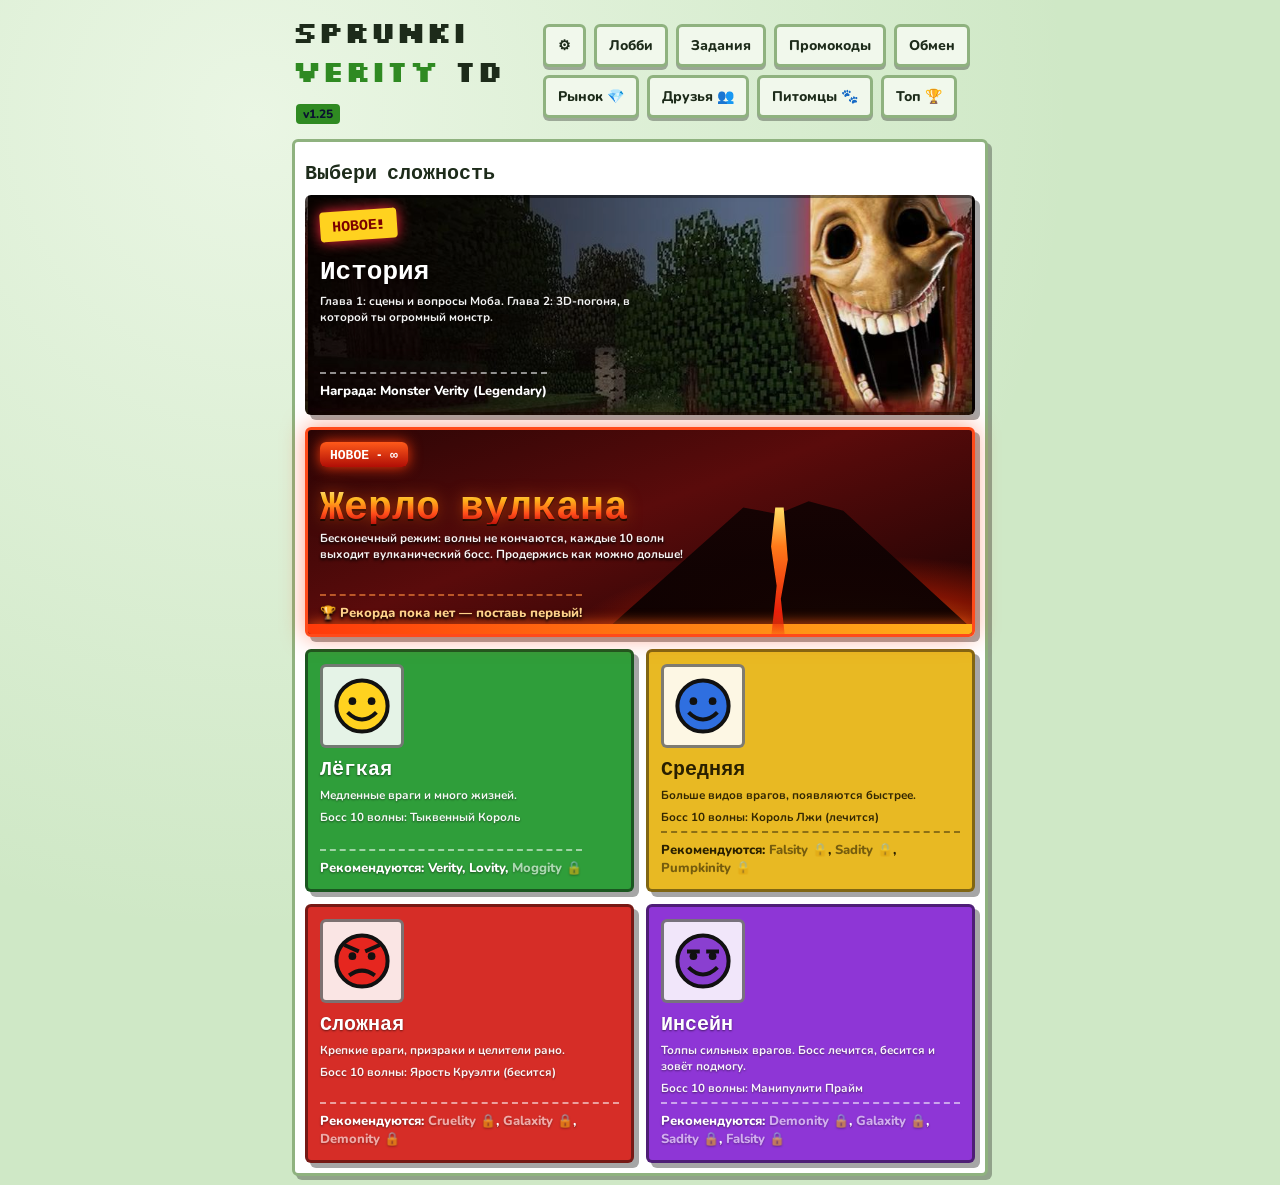
==== commit 8d2f2ddd: "Add files via upload" ====
--- a/index 2.html
+++ b/index 2.html
@@ -1,5 +1,5 @@
 <!DOCTYPE html><html lang="ru"><head><meta charset="utf-8"><meta name="viewport" content="width=device-width, initial-scale=1, viewport-fit=cover"><title>Sprunki Verity TD</title>
-<link href="https://fonts.googleapis.com/css2?family=Silkscreen:wght@400;700&family=Nunito:wght@400;700;800&display=swap" rel="stylesheet">
+<link href="https://fonts.googleapis.com/css2?family=Silkscreen:wght@400;700&family=Nunito:wght@400;700;800&family=Creepster&display=swap" rel="stylesheet">
 <style>
 :root{--bg:#0b1230;--bg2:#1a2a5e;--surf:#16224a;--surf2:#1f2f64;--ink:#eef3ff;--mute:#a9b7dd;--line:#3a4f95;--acc:#7fd35f;color-scheme:dark;box-sizing:border-box;padding-top:env(safe-area-inset-top,0px);padding-bottom:env(safe-area-inset-bottom,0px)}
 @media (prefers-color-scheme:light){:root:not([data-theme="dark"]){--bg:#cfe8c6;--bg2:#eaf6e4;--surf:#fff;--surf2:#f1f8ec;--ink:#1d2b1a;--mute:#4f6149;--line:#8fb27f;--acc:#2f8a22;color-scheme:light}}
@@ -65,32 +65,105 @@
 #sch{display:flex;flex-direction:column;gap:8px}#sch button{text-align:left}
 #sctl{display:grid;grid-template-columns:1fr 1.3fr 1.3fr 1fr;gap:8px;margin-bottom:6px}
 #sctl button{padding:16px 6px;font-size:16px;user-select:none;-webkit-user-select:none;-webkit-touch-callout:none;touch-action:none}
-</style></head><body><div class="w">
-<header><h1>Sprunki <em>Verity</em> TD</h1><div class="row" style="margin:0"><button id="lb">Лобби</button><button id="tk">Задания</button><button id="pmb">Промокоды</button><button id="trb">Обмен</button></div></header>
+.vb{display:inline-block;vertical-align:middle;font:800 12px Nunito,sans-serif;background:var(--acc);color:#0b1230;border-radius:4px;padding:2px 7px;cursor:pointer;margin-left:4px}
+#modal{position:fixed;inset:0;z-index:60;background:rgba(3,6,20,.72);display:flex;align-items:center;justify-content:center;padding:16px}
+#mbox{width:100%;max-width:520px;max-height:86vh;overflow:auto}#mc p{margin:6px 0}#mc ul{margin:6px 0;padding-left:20px;line-height:1.55}
+.mu{color:var(--mute)}.mktabs button.on{background:var(--acc);color:#0b1230}.mkg{grid-template-columns:repeat(auto-fill,minmax(200px,1fr))}.mkc{display:flex;align-items:center;gap:8px}.mkc canvas,.mkc img{flex:none}.mki{flex:1;display:flex;flex-direction:column;gap:2px;min-width:0}.mkc button{flex:none}.mkon p{margin:8px 0 0}#mkm{min-height:22px;margin-top:8px;color:var(--mute)}button.sm{padding:3px 8px;font-size:12px}.onerr{color:#e5484d;font-weight:700}.onme{display:flex;align-items:center;justify-content:space-between;gap:10px;flex-wrap:wrap}.oncode{font-family:Silkscreen,monospace;letter-spacing:1px}.onct{display:flex;flex-direction:column;align-items:center;font:700 20px Silkscreen,monospace}.onct small{font:600 11px system-ui;color:var(--mute)}.onl{display:flex;flex-direction:column;gap:4px;max-height:260px;overflow:auto}.onp{background:var(--surf2);border:2px solid var(--line);border-radius:6px;padding:5px 8px;font-size:13px}#market h3{margin:16px 0 4px}.vtag{background:var(--acc);color:#0b1230;padding:1px 7px;border-radius:4px}.nwb{background:#ffd21f;color:#7a0000;padding:1px 6px;border-radius:4px;font-size:12px}
+.set{display:flex;justify-content:space-between;align-items:center;gap:10px;padding:8px 0;border-bottom:1px solid var(--line)}.set span{flex:1}.set select,.set input{flex:0 1 170px;min-width:120px}
+#mcode{width:100%;min-height:72px;font:600 12px monospace;background:var(--surf2);color:var(--ink);border:2px solid var(--line);border-radius:6px;word-break:break-all;margin-top:6px}#mbtn{justify-content:flex-end}
+.hwp{background:radial-gradient(circle at 50% -10%,#4a1d6b 0,#1d0c33 45%,#0b0614 100%)!important;border-color:#ff7a1a!important;box-shadow:0 0 22px rgba(255,122,26,.35),4px 4px 0 rgba(0,0,0,.4)!important;color:#ffe9d2;position:relative;overflow:hidden}
+.hwp .crp{font:400 clamp(30px,8vw,46px)/1.05 Creepster,Silkscreen,cursive;color:#ff8a1f;text-shadow:0 0 10px #ff5a00,0 0 26px #7a1fa8;letter-spacing:1px;margin:8px 0 2px;text-align:center;position:relative}
+.hwtm{text-align:center;margin:0;color:#ffb36b;position:relative}.hwp .mu{color:#c9a8e8}
+.cndb{margin:10px auto 0;width:max-content;background:#2a1240;border:2px solid #ff7a1a;border-radius:999px;padding:6px 16px;font-size:18px;position:relative;box-shadow:0 0 12px rgba(255,122,26,.4)}
+.hwp button{background:#2a1240;border-color:#6b2fa0;color:#ffe9d2}.hwp button.go{background:linear-gradient(#ff9a3c,#e8650f);border-color:#ffb36b;color:#2a0d00}
+.hwtabs{display:flex;gap:6px;margin:12px 0;position:relative}.hwtabs button{flex:1;padding:10px 6px}.hwp .hwtabs button.on{background:#ff7a1a;border-color:#ffb36b;color:#2a0d00}
+.crate{display:flex;flex-direction:column;align-items:center;gap:8px;min-height:240px;position:relative}
+#crimg{width:min(240px,70vw);height:auto;filter:drop-shadow(0 0 22px rgba(255,120,30,.55))}#crimg.shake{animation:shk .1s linear infinite}#crimg.flash{animation:fl .6s ease-out}
+@keyframes shk{0%{transform:rotate(-4deg) translateX(-3px)}50%{transform:rotate(4deg) translateX(3px)}100%{transform:rotate(-4deg) translateX(-3px)}}
+@keyframes fl{0%{filter:brightness(4) drop-shadow(0 0 40px #fff)}100%{filter:drop-shadow(0 0 22px rgba(255,120,30,.55))}}
+.cbtn{justify-content:center}
+.drop{display:inline-flex;flex-direction:column;align-items:center;gap:4px;padding:10px 14px;border:3px solid var(--rc);border-radius:10px;background:rgba(12,4,22,.92);box-shadow:0 0 18px var(--rc);animation:pop .5s cubic-bezier(.2,1.6,.4,1) both;text-align:center}
+.drop small{color:#ffb36b}.drop b{color:#ffe9d2}.drop.nwd{box-shadow:0 0 26px var(--rc),0 0 50px var(--rc)}
+.drops5{display:flex;flex-wrap:wrap;gap:8px;justify-content:center}.drops5 .drop:nth-child(2){animation-delay:.12s}.drops5 .drop:nth-child(3){animation-delay:.24s}.drops5 .drop:nth-child(4){animation-delay:.36s}.drops5 .drop:nth-child(5){animation-delay:.48s}
+@keyframes pop{0%{transform:scale(.2);opacity:0}100%{transform:scale(1);opacity:1}}
+.cnd{font-size:40px;line-height:1}.cnd.big{font-size:64px}
+.hwh3{font:700 15px Silkscreen,monospace;color:#ff8a1f;margin:16px 0 8px}
+.hwdl{display:grid;grid-template-columns:repeat(auto-fill,minmax(130px,1fr));gap:8px}
+.hwdi{display:flex;flex-direction:column;align-items:center;gap:2px;text-align:center;background:rgba(30,10,50,.75);border:2px solid #6b2fa0;border-radius:8px;padding:8px;font-size:12px}.hwdi.fc{border-color:var(--rc)}
+.hwq{border:2px solid #6b2fa0;border-radius:10px;padding:10px 12px;background:rgba(30,10,50,.75);margin-bottom:8px}.hwq.done{opacity:.6}
+.hwqh,.hwqf{display:flex;justify-content:space-between;align-items:center;gap:8px}.hwqh span{color:#ffd21f;font-weight:800;white-space:nowrap}
+.pb{height:10px;border-radius:5px;background:#120620;overflow:hidden;margin:8px 0}.pb i{display:block;height:100%;background:linear-gradient(90deg,#ff7a1a,#ffd21f);box-shadow:0 0 8px #ff7a1a}
+.hwq.sk{display:flex;gap:12px;align-items:center}.hwq.sk canvas{width:96px;height:96px;border-radius:8px;border:2px solid #6b2fa0;flex:none;background:#1a0b2e;box-shadow:none}
+.web{position:absolute;top:0;width:120px;height:120px;background:url("data:image/svg+xml,%3Csvg xmlns='http://www.w3.org/2000/svg' viewBox='0 0 120 120'%3E%3Cpath d='M0 0L125 11 M0 0L108 62 M0 0L66 106 M0 0L11 125 M28 2Q23 7 24 14Q18 17 15 24Q8 23 2 28 M56 5Q47 15 48 28Q35 34 30 47Q16 46 5 56 M86 7Q72 23 74 43Q54 52 46 73Q24 71 7 86 M112 10Q94 30 97 56Q70 68 59 95Q31 93 10 112' fill='none' stroke='%23e6dcff' stroke-width='1.2'/%3E%3C/svg%3E") no-repeat;opacity:.5;pointer-events:none}.web.l{left:0}.web.r{right:0;transform:scaleX(-1)}
+.bats{position:absolute;inset:0;pointer-events:none;overflow:hidden}.bat{position:absolute;left:-40px;font-size:22px;animation:fly 12s linear infinite;opacity:.75}
+@keyframes fly{0%{transform:translate(0,0)}25%{transform:translate(30vw,18px)}50%{transform:translate(60vw,-10px)}75%{transform:translate(90vw,14px)}100%{transform:translate(130vw,0)}}
+.hwbtn{background:linear-gradient(#ff9a3c,#e8650f)!important;border-color:#ffb36b!important;color:#2a0d00!important;animation:glo 1.4s ease-in-out infinite alternate}@keyframes glo{to{box-shadow:0 0 16px #ff7a1a}}
+.df.hwc{grid-column:1/-1;min-height:210px;background-size:cover;background-position:center right;justify-content:flex-end;position:relative;overflow:hidden;border-color:#ff7a1a;padding-top:54px;box-shadow:0 0 18px rgba(255,122,26,.45),5px 5px 0 rgba(0,0,0,.35)}
+.df.hwc b{font:400 clamp(28px,7vw,40px)/1 Creepster,Silkscreen,cursive;color:#ff8a1f;text-shadow:0 0 10px #ff5a00,0 2px 0 #000}.df.hwc small,.df.hwc em{max-width:62%}
+.hwbadge{position:absolute;top:12px;left:12px;background:#ff7a1a;color:#2a0d00;padding:5px 12px;border-radius:4px;font:700 15px Silkscreen,monospace;transform:rotate(-3deg);box-shadow:0 0 14px #ff7a1a;text-shadow:none}
+.chip.ph{background:#2a1240;border-color:#ff7a1a;color:#ffd9b0}
+@media (prefers-reduced-motion:reduce){.bat,.hwbtn,#crimg.shake,.drop{animation:none!important}}
+.sec{animation:sec 1.1s steps(2) infinite!important}@keyframes sec{0%{box-shadow:0 0 8px #ff2bd6,0 0 20px #7a3cff,inset 0 0 6px #fff}50%{box-shadow:0 0 8px #00e5ff,0 0 22px #ff2bd6,inset 0 0 8px #fff}}@media (prefers-reduced-motion:reduce){.sec{animation:none!important}}
+.bph{position:relative;margin:-10px -10px 10px;padding:14px 14px 16px;background-size:cover;background-position:center 30%;border-bottom:2px solid #ff7a1a;text-align:center;overflow:hidden}
+.bph:before{content:'';position:absolute;inset:0;background:linear-gradient(180deg,rgba(10,2,20,.45),rgba(10,2,20,.9))}.bph>*{position:relative}.bph .crp{font-size:clamp(24px,6.6vw,40px)}.bph .web{position:absolute}
+.bplv{display:flex;align-items:center;gap:10px;max-width:440px;margin:10px auto 8px}
+.lvb{flex:none;width:52px;height:52px;border-radius:50%;display:grid;place-items:center;font:700 20px Silkscreen,monospace;background:radial-gradient(#ffc27a,#e8650f);color:#2a0d00;border:3px solid #ffd9a8;box-shadow:0 0 18px #ff7a1a}
+.bpbar{flex:1;height:24px;border-radius:12px;background:#120620;border:2px solid #6b2fa0;position:relative;overflow:hidden}.bpbar i{display:block;height:100%;background:linear-gradient(90deg,#7a1fa8,#ff7a1a,#ffd21f);box-shadow:0 0 10px #ff7a1a;transition:width .6s}.bpbar span{position:absolute;inset:0;display:grid;place-items:center;font-size:12px;text-shadow:0 1px 2px #000;color:#fff}
+.bphint{display:flex;gap:6px;justify-content:center;flex-wrap:wrap;margin:2px 0 4px}.bphint span{background:#2a1240;border:1px solid #6b2fa0;border-radius:999px;padding:3px 10px;font-size:12px}
+.bptrack{display:flex;gap:12px;overflow-x:auto;padding:18px 6px 12px;scroll-snap-type:x proximity;scroll-behavior:smooth;background:linear-gradient(transparent 58%,rgba(255,122,26,.25) 58%,rgba(255,122,26,.25) 60%,transparent 60%)}
+.bpn{flex:none;width:116px;scroll-snap-align:center;display:flex;flex-direction:column;align-items:center;gap:5px;text-align:center;padding:14px 8px 10px;border-radius:12px;background:rgba(30,10,50,.92);border:2px solid #4a2370;position:relative;font-size:12px}
+.bpn.big{width:156px;border-color:var(--rc);box-shadow:0 0 18px var(--rc)}
+.bpl{position:absolute;top:-11px;left:50%;transform:translateX(-50%);background:#2a1240;border:2px solid #6b2fa0;border-radius:999px;padding:0 9px;font:700 12px Silkscreen,monospace;white-space:nowrap}
+.bpn.av{border-color:#ff7a1a;box-shadow:0 0 14px rgba(255,122,26,.6);animation:bpa 1.2s ease-in-out infinite alternate}@keyframes bpa{to{box-shadow:0 0 24px rgba(255,190,70,.95)}}
+.bpn.av .bpl{background:#ff7a1a;color:#2a0d00;border-color:#ffd9a8}.bpn.lock{opacity:.55}.bpn.got{opacity:.7}.bpn.got .bpl{background:#2e7d4f;border-color:#7fd35f}
+.bpi{font-size:36px;line-height:1;min-height:56px;display:grid;place-items:center}.bpn button{padding:6px 10px;font-size:12px}.bpok{color:#7fd35f;font-weight:800}
+.crtop{display:flex;gap:12px;align-items:center;background:rgba(30,10,50,.8);border:2px solid #ff7a1a;border-radius:12px;padding:10px;margin-bottom:8px;box-shadow:0 0 14px rgba(255,122,26,.3)}
+.cricon{width:84px;height:auto;flex:none;filter:drop-shadow(0 0 10px rgba(255,120,30,.6))}.crttl{font:400 26px Creepster,Silkscreen,cursive;color:#ff8a1f;text-shadow:0 0 8px #ff5a00}
+.odds{display:flex;flex-wrap:wrap;gap:6px;margin-top:6px}.odd{display:inline-flex;align-items:center;gap:4px;padding:2px 9px 2px 2px;border-radius:999px;border:2px solid var(--rc);background:rgba(10,4,20,.85);font-size:12px;font-weight:800}.odd img{width:22px!important;height:22px!important;margin:0!important;border-radius:50%!important}.oc{font-size:16px;padding-left:4px}
+@media (prefers-reduced-motion:reduce){.bpn.av{animation:none}}
+.pkof{display:flex;gap:10px;justify-content:center;margin:4px 0}.pko{margin-top:8px;padding:7px 10px;font-size:12px;background:linear-gradient(#ff9a3c,#e8650f)!important;border-color:#ffb36b!important;color:#2a0d00!important;width:100%}.pkb{margin:4px auto 0;animation:glo 1.4s ease-in-out infinite alternate}.pkend{display:block;margin-top:8px;color:var(--mute)}.cu.no:has(.pko){opacity:1;box-shadow:0 0 10px #ff7a1a,0 0 22px rgba(255,122,26,.5)}
+.adh{font:700 14px Silkscreen,monospace;margin:14px 0 6px}.adu{display:grid;grid-template-columns:repeat(auto-fill,minmax(96px,1fr));gap:6px;max-height:220px;overflow:auto;padding:2px}.adc{display:flex;align-items:center;gap:4px;border:2px solid var(--line);border-radius:6px;padding:3px;font-size:11px;position:relative;cursor:pointer}.adc input{flex:none;min-width:0;margin:0}.adc img{width:28px!important;height:28px!important;margin:0!important}.adc i{position:absolute;top:1px;right:4px;color:var(--acc);font-style:normal}.adc:has(input:checked){border-color:var(--acc);background:rgba(127,211,95,.15)}
+.adr{display:flex;flex-wrap:wrap;gap:8px;align-items:center;margin-top:8px}.adr label{display:flex;align-items:center;gap:4px}.adr input[type=number]{width:90px;flex:none;min-width:0}#adcode{width:100%;min-height:70px;font:600 11px monospace;background:var(--surf2);color:var(--ink);border:2px solid var(--line);border-radius:6px;word-break:break-all;margin-top:8px}.aderr{max-height:140px;overflow:auto;background:var(--surf2);border:2px solid var(--line);border-radius:6px;padding:8px;font:600 11px monospace}
+.df.hwc.soon{cursor:default}.df.hwc.soon .hwbadge{background:#7a1fa8;color:#fff;box-shadow:0 0 14px #b45cff}.df.hwc.soon em{font-size:16px;color:#ffb36b}
+.mkp{position:relative}.mkhero{display:flex;align-items:center;justify-content:space-between;gap:10px;flex-wrap:wrap;padding:14px;border-radius:12px;background:linear-gradient(135deg,#1b5fd1,#6a2fd6 60%,#c13ad6);color:#fff;box-shadow:0 4px 0 rgba(0,0,0,.3),inset 0 0 0 2px rgba(255,255,255,.18);position:relative;overflow:hidden}.mkhero:before{content:'';position:absolute;inset:-40% -10% auto auto;width:180px;height:180px;background:radial-gradient(circle,rgba(255,255,255,.35),transparent 65%)}.mkh1{display:flex;align-items:center;gap:10px;position:relative}.mkh1 small{display:block;opacity:.85;font-size:12px}.mkh1 b{font:700 30px/1 Silkscreen,monospace;text-shadow:0 2px 0 rgba(0,0,0,.3)}.mkgem{font-size:38px;filter:drop-shadow(0 0 10px #8fe9ff);animation:gemb 2.4s ease-in-out infinite}@keyframes gemb{50%{transform:translateY(-4px) rotate(-6deg)}}#market .mkq{background:rgba(255,255,255,.16);border-color:rgba(255,255,255,.45);color:#fff;position:relative;flex-direction:row}.mkstat{display:flex;flex-wrap:wrap;gap:6px;margin:10px 0}.mkstat span{background:var(--surf2);border:2px solid var(--line);border-radius:999px;padding:4px 10px;font-size:12px}.mktabs{display:grid!important;grid-template-columns:repeat(3,1fr);gap:4px;padding:4px;border-radius:12px;background:var(--surf2);border:2px solid var(--line);margin:0 0 12px}.mktabs button{margin:0;border:0;box-shadow:none;background:transparent;border-radius:9px;display:flex;flex-direction:column;align-items:center;gap:2px;padding:8px 4px;font-size:13px;color:var(--mute)}.mktabs button i{font-style:normal;font-size:20px}.mktabs button.on{background:var(--acc);color:#0b1230;box-shadow:0 3px 0 rgba(0,0,0,.25)}#mkm{display:none}#mkm.show{display:block;position:sticky;top:8px;z-index:5;margin:0 0 10px;padding:10px 12px;border-radius:10px;background:#ffd21f;color:#3a2600;box-shadow:0 4px 0 rgba(0,0,0,.25);animation:mkin .25s}@keyframes mkin{from{transform:translateY(-8px);opacity:0}}.mkst{display:grid;grid-template-columns:repeat(auto-fill,minmax(260px,1fr));gap:8px}.mc{display:flex;align-items:center;gap:10px;padding:10px;border-radius:12px;border:2px solid var(--line);border-color:color-mix(in srgb,var(--rc) 60%,var(--line));background:var(--surf2);background:linear-gradient(135deg,color-mix(in srgb,var(--rc) 20%,var(--surf2)),var(--surf2) 70%);box-shadow:0 3px 0 rgba(0,0,0,.25)}.mc.glow{animation:mcg 2.2s ease-in-out infinite}@keyframes mcg{50%{box-shadow:0 3px 0 rgba(0,0,0,.25),0 0 18px var(--rc)}}.mc.dim{opacity:.55}.mcimg{flex:none;width:60px;height:60px;display:grid;place-items:center;border-radius:12px;background:radial-gradient(circle,color-mix(in srgb,var(--rc) 45%,transparent),transparent 70%)}.mcimg img{margin:0!important}.mcb{flex:1;min-width:0;display:flex;flex-direction:column;gap:3px}.mcb b{font-size:15px;line-height:1.15}.rar{align-self:flex-start;font-size:10px;letter-spacing:.5px;text-transform:uppercase;padding:1px 7px;border-radius:999px;background:var(--rc);color:#10142a}.mcr{flex:none;display:flex;flex-direction:column;align-items:flex-end;gap:6px}.pr{font:700 14px Silkscreen,monospace;padding:3px 9px;border-radius:999px;background:linear-gradient(#7ee8ff,#2a9be0);color:#03203a;box-shadow:0 2px 0 rgba(0,0,0,.25);white-space:nowrap}#market .mkbtn{margin:0;display:inline-flex;flex-direction:row;padding:7px 12px;font-size:13px;border-radius:9px}#market .mkbtn.go2{background:linear-gradient(#8fe56b,#4cb52e);border-color:#b8f59c;color:#0d2a05}#market .mkbtn.ghost{background:transparent}#market .mkbtn:disabled{opacity:.45;filter:grayscale(.6)}#market .mkbtn.wide{width:100%;justify-content:center;padding:12px;font-size:15px;margin-top:8px}.mkok{color:var(--acc);font-size:13px}.mkban{display:flex;gap:10px;align-items:center;padding:10px 12px;margin-bottom:10px;border-radius:12px;background:linear-gradient(135deg,rgba(255,174,26,.22),transparent);border:2px dashed #ffae1a}.mkbi{font-size:32px}.mkban small{color:var(--mute)}.mkw{display:flex;flex-wrap:wrap;gap:6px;margin:4px 0}.mkw span{display:inline-flex;align-items:center;gap:2px;background:var(--surf2);border-radius:999px;padding:2px 8px 2px 2px;font-size:13px}.mkw img{border-radius:50%!important}.mkhd{display:flex;align-items:baseline;justify-content:space-between;gap:8px;margin:14px 0 6px;flex-wrap:wrap}.mkhd b{font-size:16px}.mkex{display:grid;grid-template-columns:1fr 1fr;gap:8px}.mkex button{margin:0;display:flex;flex-direction:row;justify-content:center;gap:8px;padding:12px;font-size:15px;border-radius:12px}.mkex i{font-style:normal;color:var(--acc)}.mkhint{color:var(--mute);font-size:13px;margin:6px 0}.onbox{text-align:center;padding:20px 14px;border-radius:14px;background:var(--surf2);border:2px solid var(--line)}.onbox b{font-size:18px}.onbox input{width:100%;box-sizing:border-box;margin-top:8px;text-align:center;font-size:16px}.onbig{font-size:54px;line-height:1.1;margin-bottom:6px}.spin{display:inline-block;animation:spn 1.4s linear infinite}@keyframes spn{to{transform:rotate(360deg)}}.onwarn{background:rgba(255,210,31,.15);border:2px solid #ffd21f;border-radius:10px;padding:6px;font-size:13px}.onerr{background:rgba(229,72,77,.15);border:2px solid #e5484d;color:#ff8a8d;border-radius:10px;padding:8px 10px;margin-bottom:10px;font-size:13px}.onme{display:flex;align-items:center;gap:12px;padding:12px;border-radius:14px;background:linear-gradient(135deg,var(--surf2),var(--surf));border:2px solid var(--line);margin-bottom:12px}.av{flex:none;display:inline-grid;place-items:center;width:30px;height:30px;border-radius:50%;background:var(--ac);color:#10142a;font:800 15px Nunito,sans-serif;margin-right:6px;box-shadow:inset 0 -3px 0 rgba(0,0,0,.2)}.onme .av{width:48px;height:48px;font-size:22px;margin:0}.onmi{flex:1;min-width:0}.onmi b{font-size:17px}.adb{font-size:11px;background:#ff2a3d;color:#fff;padding:1px 6px;border-radius:999px;vertical-align:middle}.oncd{display:flex;align-items:center;gap:6px;margin-top:4px}.oncd span{font:700 14px Silkscreen,monospace;letter-spacing:1px;background:var(--surf);border:2px dashed var(--line);border-radius:8px;padding:2px 8px}#market button.sm{margin:0;display:inline-flex;flex-direction:row;padding:4px 9px;font-size:13px;border-radius:8px;box-shadow:0 2px 0 rgba(0,0,0,.25)}.onct{display:flex;flex-direction:column;align-items:center;line-height:1}.onct b{font:700 22px Silkscreen,monospace;margin-top:3px}.onct small{font-size:11px;color:var(--mute)}.dot{display:inline-block;width:10px;height:10px;border-radius:50%;background:#3ddc4a;box-shadow:0 0 0 0 rgba(61,220,74,.7);animation:pls 1.6s infinite;vertical-align:middle}@keyframes pls{70%{box-shadow:0 0 0 8px rgba(61,220,74,0)}100%{box-shadow:0 0 0 0 rgba(61,220,74,0)}}.mks{padding:12px;border-radius:14px;background:var(--surf2);border:2px solid var(--line);margin-bottom:12px}.mks .mc{background:var(--surf);background:linear-gradient(135deg,color-mix(in srgb,var(--rc) 20%,var(--surf)),var(--surf) 70%)}.sech{display:flex;align-items:center;justify-content:space-between;gap:8px;margin-bottom:8px}.sech b{font-size:16px}.cnt{font-size:12px;color:var(--mute);background:var(--surf);border-radius:999px;padding:2px 8px}.wait{color:#ffd21f}.sel{display:flex;align-items:center;color:var(--mute)}.sel .av{width:20px;height:20px;font-size:11px;margin-right:4px}.pick{display:flex;gap:6px;overflow-x:auto;padding:4px 2px 8px;scrollbar-width:thin}#market .pk{flex:none;margin:0;width:72px;display:flex;flex-direction:column;align-items:center;gap:2px;padding:6px 2px;border-radius:12px;background:var(--surf);border-color:color-mix(in srgb,var(--rc) 40%,var(--line))}#market .pk img{margin:0!important}#market .pk small{font-size:11px;max-width:66px;overflow:hidden;text-overflow:ellipsis;white-space:nowrap}#market .pk.pon{border-color:var(--rc);box-shadow:0 0 0 2px var(--rc),0 0 12px var(--rc);transform:translateY(-2px)}.prw{display:flex;align-items:center;justify-content:center;gap:8px;margin-top:6px}#market button.stp{width:44px;height:44px;justify-content:center;font-size:22px}.pri{display:flex;align-items:center;gap:4px;background:var(--surf);border:2px solid var(--line);border-radius:12px;padding:4px 10px}.pri input{width:80px;border:0;background:transparent;color:var(--ink);font:700 22px Silkscreen,monospace;text-align:center;outline:0;padding:4px 0}.pri span{font-size:20px}.srch{display:flex;gap:6px;margin-bottom:8px}.srch input{flex:1;min-width:0}.admr{display:flex;gap:4px}.onl{display:flex;flex-wrap:wrap;gap:6px}.onp{display:inline-flex;align-items:center;gap:4px;background:var(--surf);border:2px solid var(--line);border-radius:999px;padding:3px 10px 3px 3px;font-size:13px}.onp .av{width:24px;height:24px;font-size:12px;margin:0}.onp.me{border-color:var(--acc)}.hlp p{margin:8px 0}.hl{display:flex;gap:10px;align-items:center;padding:8px 10px;border-radius:10px;background:var(--surf2);border:2px solid var(--line);margin:6px 0}.hl>span{font-size:26px}.hl small{display:block;color:var(--mute)}.hs{padding-left:20px;margin:8px 0}.hs li{margin:6px 0}.hdots{display:flex;justify-content:center;gap:6px;margin-top:12px}.hdots i{width:8px;height:8px;border-radius:50%;background:var(--line)}.hdots i.on{background:var(--acc);width:22px;border-radius:4px}.pri input{-moz-appearance:textfield;appearance:textfield}.pri input::-webkit-inner-spin-button,.pri input::-webkit-outer-spin-button{-webkit-appearance:none;margin:0}#friends .mkbtn,#mc .mkbtn{margin:0;display:inline-flex;flex-direction:row;padding:7px 12px;font-size:13px;border-radius:9px}#friends .mkbtn.go2,#mc .mkbtn.go2{background:linear-gradient(#8fe56b,#4cb52e);border-color:#b8f59c;color:#0d2a05}#friends .mkbtn.ghost,#mc .mkbtn.ghost{background:transparent}#friends .mkbtn:disabled,#mc .mkbtn:disabled{opacity:.45;filter:grayscale(.6)}#friends .mkbtn.wide,#mc .mkbtn.wide{width:100%;justify-content:center;padding:12px;font-size:15px;margin-top:8px}#friends button.sm,#mc button.sm{margin:0;display:inline-flex;flex-direction:row;padding:4px 9px;font-size:13px;border-radius:8px;box-shadow:0 2px 0 rgba(0,0,0,.25)}#friends .pk,#mc .pk{flex:none;margin:0;width:72px;display:flex;flex-direction:column;align-items:center;gap:2px;padding:6px 2px;border-radius:12px;background:var(--surf);border-color:color-mix(in srgb,var(--rc) 40%,var(--line))}#friends .pk img,#mc .pk img{margin:0!important}#friends .pk small,#mc .pk small{font-size:11px;max-width:66px;overflow:hidden;text-overflow:ellipsis;white-space:nowrap}#friends .pk.pon,#mc .pk.pon{border-color:var(--rc);box-shadow:0 0 0 2px var(--rc),0 0 12px var(--rc);transform:translateY(-2px)}.bdg{display:none}.bdg.on{display:inline-grid;place-items:center;min-width:18px;height:18px;padding:0 4px;margin-left:4px;border-radius:999px;background:#ff3b4e;color:#fff;font-size:11px;line-height:1;animation:bdp 1.6s infinite}@keyframes bdp{50%{transform:scale(1.15)}}#frb{position:relative}.frhero{padding:14px;border-radius:14px;background:linear-gradient(135deg,#0fb39a,#1d7be0 55%,#5b4fe0);color:#fff;box-shadow:0 4px 0 rgba(0,0,0,.3),inset 0 0 0 2px rgba(255,255,255,.18);position:relative;overflow:hidden}.frhero:after{content:'';position:absolute;right:-30px;top:-40px;width:160px;height:160px;border-radius:50%;background:radial-gradient(circle,rgba(255,255,255,.3),transparent 65%)}.frtt{display:flex;align-items:center;gap:8px;font:700 22px Silkscreen,monospace;margin-bottom:10px;position:relative}.frtt span{font-size:28px}.frmc{display:flex;align-items:center;gap:12px;background:rgba(0,0,0,.18);border-radius:12px;padding:10px;position:relative;z-index:1}.frmc .av{width:48px;height:48px;font-size:22px;margin:0}.frmi{flex:1;min-width:0}.frmi b{font-size:17px}.frmc .oncd span{background:rgba(255,255,255,.15);border-color:rgba(255,255,255,.5);color:#fff}#friends .frfav{margin:0;display:flex;flex-direction:column;align-items:center;gap:0;padding:4px;background:rgba(255,255,255,.15);border:2px solid rgba(255,255,255,.4);border-radius:12px;color:#fff}.frfav small{font-size:10px}.fv{flex:none;display:inline-grid;place-items:center;border-radius:12px;padding:3px;background:radial-gradient(circle,color-mix(in srgb,var(--rc) 50%,transparent),transparent 72%)}.fv img{margin:0!important}.frtabs{display:grid;grid-template-columns:repeat(3,1fr);gap:4px;padding:4px;border-radius:12px;background:var(--surf2);border:2px solid var(--line);margin:12px 0}#friends .frtabs button{margin:0;border:0;box-shadow:none;background:transparent;border-radius:9px;display:flex;flex-direction:column;align-items:center;gap:2px;padding:8px 4px;font-size:13px;color:var(--mute);position:relative}.frtabs button i{font-style:normal;font-size:20px}.frtabs em{font-style:normal;font-size:11px;opacity:.8}#friends .frtabs button.on{background:var(--acc);color:#0b1230;box-shadow:0 3px 0 rgba(0,0,0,.25)}.bdgi:empty{display:none}.bdgi{position:absolute;top:4px;right:10px;min-width:16px;height:16px;border-radius:999px;background:#ff3b4e;color:#fff!important;opacity:1!important;display:grid;place-items:center;font-size:10px!important}#frm{display:none}#frm.show{display:block;position:sticky;top:8px;z-index:5;margin:0 0 10px;padding:10px 12px;border-radius:10px;background:#ffd21f;color:#3a2600;box-shadow:0 4px 0 rgba(0,0,0,.25);animation:mkin .25s}.frsum{display:flex;justify-content:space-between;gap:8px;margin-bottom:8px}.frsum span{background:var(--surf2);border:2px solid var(--line);border-radius:999px;padding:4px 10px;font-size:13px}.frl{display:grid;grid-template-columns:repeat(auto-fill,minmax(280px,1fr));gap:8px}.frc{display:flex;flex-wrap:wrap;align-items:center;gap:10px;padding:10px;border-radius:14px;background:var(--surf2);border:2px solid var(--line);box-shadow:0 3px 0 rgba(0,0,0,.22);margin-bottom:8px}.frl .frc{margin:0}.frc.online{border-color:#3ddc4a;background:linear-gradient(135deg,rgba(61,220,74,.14),var(--surf2) 60%)}.frc.in{border-color:#ffae1a;background:linear-gradient(135deg,rgba(255,174,26,.14),var(--surf2) 60%)}.frc.found{border-color:var(--acc)}.frav{position:relative;flex:none}.frav .av{width:44px;height:44px;font-size:20px;margin:0}.frav .dot{position:absolute;right:-1px;bottom:-1px;border:2px solid var(--surf2)}.frav.big{font-size:36px;width:44px;text-align:center}.frci{flex:1;min-width:120px;display:flex;flex-direction:column;gap:1px}.frci b{font-size:16px}.frci small{font-size:12px}.frci .ok{color:#3ddc4a}.fra{flex-basis:100%;display:flex;gap:6px;flex-wrap:wrap}#friends .fb{margin:0;flex:1;display:inline-flex;flex-direction:row;justify-content:center;padding:7px 8px;font-size:12px;border-radius:9px;white-space:nowrap}#friends .fb.x{flex:0 0 auto}#friends .fb.ok{background:linear-gradient(#8fe56b,#4cb52e);border-color:#b8f59c;color:#0d2a05}#friends .fb.gift:not(:disabled){background:linear-gradient(#ffcf5a,#f39a1c);border-color:#ffe08a;color:#3a2000}#friends .fb:disabled{opacity:.6}.frh{display:flex;align-items:center;gap:6px;font-size:16px;margin:14px 0 8px}.frempty{text-align:center;padding:26px 14px;border-radius:14px;background:var(--surf2);border:2px dashed var(--line)}.frempty b{font-size:18px}.fradd{padding:14px;border-radius:14px;background:var(--surf2);border:2px solid var(--line)}.fradd>b{font-size:17px}.fradd p{margin:4px 0 10px}.fradd input{font:700 18px Silkscreen,monospace;letter-spacing:1px;text-transform:uppercase}.bub{align-self:flex-start;background:var(--acc);color:#0b1230;padding:4px 10px;border-radius:12px 12px 12px 3px;margin:3px 0;font-size:14px}.phg{display:grid;grid-template-columns:1fr 1fr;gap:6px}#mc .ph{margin:0;display:flex;flex-direction:row;justify-content:center;padding:12px 6px;font-size:14px;border-radius:12px}.fvg{grid-template-columns:repeat(auto-fill,minmax(72px,1fr))}#ftoast{opacity:0;pointer-events:none;visibility:hidden;position:fixed;left:50%;bottom:20px;transform:translate(-50%,140%);z-index:70;display:flex;align-items:center;gap:6px;max-width:92vw;padding:10px 14px;border-radius:999px;background:var(--surf);border:2px solid var(--acc);box-shadow:0 6px 20px rgba(0,0,0,.45);transition:transform .3s;font-size:14px}#ftoast.show{transform:translate(-50%,0);opacity:1;visibility:visible;pointer-events:auto}#ftoast .av{width:26px;height:26px;font-size:12px;margin:0}.df.ifc{grid-column:1/-1;min-height:210px;position:relative;overflow:hidden;justify-content:flex-end;padding-top:54px;border-color:#ff4a1a;color:#fff;text-shadow:0 2px 3px #000;background:radial-gradient(ellipse 60% 55% at 82% 100%,rgba(255,120,20,.9),rgba(200,30,0,.55) 40%,transparent 70%),linear-gradient(160deg,#2a0505 0%,#5a0b0b 45%,#1a0303 100%);box-shadow:0 0 22px rgba(255,60,10,.5),5px 5px 0 rgba(0,0,0,.35)}.df.ifc:before{content:'';position:absolute;right:-10px;bottom:-4px;width:58%;height:78%;background:linear-gradient(#140303,#0a0101);clip-path:polygon(0 100%,38% 18%,47% 22%,55% 14%,64% 20%,100% 100%);opacity:.95}.df.ifc:after{content:'';position:absolute;right:calc(29% - 14px);bottom:-4px;width:28px;height:64%;background:linear-gradient(#ffe066,#ff7a1a 30%,#e8200a 80%,transparent);clip-path:polygon(35% 0,65% 0,80% 40%,55% 70%,70% 100%,20% 100%,40% 60%,20% 30%);filter:drop-shadow(0 0 8px #ff4a10);animation:iflv 2.2s ease-in-out infinite}@keyframes iflv{50%{filter:drop-shadow(0 0 16px #ff8a1a) brightness(1.25)}}.df.ifc .iflava{position:absolute;inset:auto 0 0 0;height:10px;background:linear-gradient(90deg,#ff3a0a,#ffb31a,#ff3a0a);background-size:200% 100%;animation:ifflow 3s linear infinite;box-shadow:0 0 14px #ff5a10}@keyframes ifflow{to{background-position:-200% 0}}.df.ifc b,.ifttl{font:700 clamp(26px,7vw,40px)/1 Silkscreen,monospace;background:linear-gradient(#fff3a0,#ffb31a 40%,#ff4a1a 75%,#c0140a);-webkit-background-clip:text;background-clip:text;color:transparent;text-shadow:none;filter:drop-shadow(0 0 8px rgba(255,80,10,.7)) drop-shadow(0 2px 0 #000);position:relative;z-index:1;max-width:62%}.df.ifc small,.df.ifc em{position:relative;z-index:1;max-width:58%}.df.ifc em{border-color:rgba(255,140,60,.6);color:#ffd28a}.ifbadge{position:absolute;left:12px;top:12px;z-index:2;background:linear-gradient(#ff5a1a,#b00e06);color:#fff;font:700 13px Silkscreen,monospace;padding:4px 10px;border-radius:6px;box-shadow:0 0 14px #ff3a0a;text-shadow:none}#inf{background:linear-gradient(180deg,#2a0606,#140202);border-color:#7a1a0a;color:#ffe6d6}#inf .mu{color:#e0a890}.ifhero{position:relative;height:200px;border-radius:14px;overflow:hidden;background:radial-gradient(ellipse 70% 60% at 50% 105%,#ff7a1a,#b0180a 35%,transparent 70%),linear-gradient(#1a0303,#4a0909 70%,#7a1308);box-shadow:inset 0 0 0 2px rgba(255,120,40,.35),0 4px 0 rgba(0,0,0,.4)}.ifhero svg{position:absolute;inset:0;width:100%;height:100%}.ifhero .ifh{position:absolute;left:0;right:0;top:16px;text-align:center;z-index:2}.ifhero .ifttl{max-width:none;display:inline-block}.ifsub{display:block;margin-top:6px;font-weight:800;color:#ffd0a8;letter-spacing:1px}.ifemb{position:absolute;width:4px;height:4px;border-radius:50%;background:#ffb31a;box-shadow:0 0 6px #ff6a1a;bottom:-6px;animation:ifrise linear infinite}@keyframes ifrise{to{transform:translate(var(--dx),-220px);opacity:0}}.ifst{display:grid;grid-template-columns:repeat(4,1fr);gap:6px;margin:12px 0}.ifst div{text-align:center;padding:8px 4px;border-radius:12px;background:linear-gradient(#3a0a08,#220404);border:2px solid #6a1a0c}.ifst b{display:block;font:700 20px Silkscreen,monospace;color:#ffb31a;text-shadow:0 0 8px rgba(255,100,20,.6)}.ifst small{font-size:11px;color:#e0a890}.ifhw{font:700 16px Silkscreen,monospace;color:#ff8a4a;margin:14px 0 8px}.ifr{display:grid;grid-template-columns:repeat(auto-fill,minmax(250px,1fr));gap:8px}.ifr div{display:flex;gap:10px;align-items:flex-start;padding:10px;border-radius:12px;background:linear-gradient(135deg,rgba(255,80,20,.12),rgba(40,4,2,.6));border:2px solid #5a150a}.ifr i{font-style:normal;font-size:26px;line-height:1;filter:drop-shadow(0 0 6px rgba(255,90,20,.6))}.ifr b{color:#ffcf8a}.ifr small{display:block;color:#e8b8a0;font-size:13px}#inf button.ifgo{width:100%;margin-top:14px;padding:16px;font:700 20px Silkscreen,monospace;color:#2a0500;border-color:#ffcf6a;background:linear-gradient(#ffd23a,#ff7a1a 45%,#e0300a);box-shadow:0 0 20px rgba(255,90,20,.6),0 4px 0 #6a1006;animation:ifgp 1.8s ease-in-out infinite}@keyframes ifgp{50%{box-shadow:0 0 34px rgba(255,120,20,.9),0 4px 0 #6a1006}}#inf button{background:#3a0a08;border-color:#7a1f10;color:#ffe0cc}body.ifon #game .hud .chip{background:linear-gradient(#3a0a08,#220404);border-color:#7a1f10;color:#ffe0cc}body.ifon #game canvas{border-color:#7a1a0a;box-shadow:0 0 24px rgba(255,60,10,.45),4px 4px 0 rgba(0,0,0,.3)}body.ifon #game .fear{border-color:#7a1f10}.ifchip{color:#ffcf8a!important;border-color:#ff5a1a!important}#end.ifover{background:radial-gradient(circle at 50% 120%,rgba(255,90,20,.55),rgba(40,4,2,.9) 60%)}.ifend{display:block;font:700 clamp(18px,5vw,26px) Silkscreen,monospace;color:#ffb31a;text-shadow:0 0 12px #ff3a00}.ifendw{display:block;font:700 clamp(30px,9vw,50px)/1.1 Silkscreen,monospace;background:linear-gradient(#fff3a0,#ff8a1a,#d8200a);-webkit-background-clip:text;background-clip:text;color:transparent;margin:6px 0}.ifends{display:block;font:800 14px Nunito,sans-serif;color:#ffd9c0}.pim{vertical-align:middle;image-rendering:auto}.pop{animation:ppop .6s cubic-bezier(.3,1.6,.5,1)}@keyframes ppop{from{transform:scale(.2) rotate(-20deg);opacity:0}}/* ящик */#pets{background:linear-gradient(180deg,#24104a,#120828);border-color:#5a2fa0;color:#f3e8ff}#pets .mu,#pets .mkhint{color:#c8b0f0}.pthero{position:relative;height:230px;border-radius:16px;overflow:hidden;background:radial-gradient(circle at 50% 62%,rgba(255,210,80,.55),transparent 38%),radial-gradient(circle at 20% 20%,#7a3ad0,transparent 50%),linear-gradient(160deg,#3a1478,#1a0838 70%);box-shadow:inset 0 0 0 2px rgba(255,207,58,.35),0 4px 0 rgba(0,0,0,.35)}.ptsp{position:absolute;inset:0;background-image:radial-gradient(2px 2px at 20% 30%,#fff,transparent),radial-gradient(2px 2px at 80% 20%,#ffe680,transparent),radial-gradient(1.5px 1.5px at 65% 70%,#fff,transparent),radial-gradient(2px 2px at 30% 80%,#ffcf3a,transparent),radial-gradient(1.5px 1.5px at 90% 60%,#fff,transparent),radial-gradient(2px 2px at 10% 60%,#c8a0ff,transparent);animation:twk 3s ease-in-out infinite}@keyframes twk{50%{opacity:.4}}.pthero .ptbox{position:absolute;left:50%;top:58%;width:130px;height:130px;margin:-65px 0 0 -65px}.bob{animation:bob 2.6s ease-in-out infinite}@keyframes bob{50%{transform:translateY(-8px) rotate(-2deg)}}.ptht{position:absolute;left:0;right:0;top:12px;text-align:center}.ptttl{display:block;font:700 clamp(22px,6vw,32px) Silkscreen,monospace;background:linear-gradient(#fff6c8,#ffcf3a 55%,#f08a1a);-webkit-background-clip:text;background-clip:text;color:transparent;filter:drop-shadow(0 2px 0 #2a0a50) drop-shadow(0 0 10px rgba(255,200,60,.5))}.ptsub{font-size:13px;color:#e8d4ff}.ptgem{position:absolute;right:10px;bottom:10px;background:rgba(0,0,0,.35);border:2px solid rgba(143,233,255,.6);border-radius:999px;padding:4px 12px;font-weight:800}.ptgem b{font:700 18px Silkscreen,monospace}.ptbtns{display:grid;grid-template-columns:1fr 1fr;gap:8px;margin-top:12px}#pets .ptbtn{margin:0;display:flex;flex-direction:column;align-items:center;gap:2px;padding:12px;border-radius:14px;background:linear-gradient(#a86af8,#6a2ad0);border-color:#d8b8ff;color:#fff;box-shadow:0 4px 0 #2a0a60,0 0 16px rgba(168,106,248,.5)}#pets .ptbtn b{font:700 15px Silkscreen,monospace}#pets .ptbtn span{font-weight:800}#pets .ptbtn s{opacity:.6;font-size:12px}#pets .ptbtn.x5{background:linear-gradient(#ffd86a,#f09a1a);border-color:#fff0b0;color:#3a1a00;box-shadow:0 4px 0 #6a3a00,0 0 16px rgba(255,200,60,.5)}#pets .ptbtn:disabled{opacity:.5;filter:grayscale(.5)}#ptm{display:none}#ptm.show{display:block;margin-top:10px;padding:10px 12px;border-radius:10px;background:#ffd21f;color:#3a2600}.ifhw2{font:700 15px Silkscreen,monospace;color:#ffcf6a;margin:16px 0 8px;display:flex;gap:8px;align-items:baseline}.ifhw2 span{font-size:12px;color:#c8b0f0}.ptdrop{display:grid;grid-template-columns:repeat(auto-fill,minmax(98px,1fr));gap:6px}.ptd{display:flex;flex-direction:column;align-items:center;gap:2px;padding:8px 4px;border-radius:12px;text-align:center;background:linear-gradient(180deg,color-mix(in srgb,var(--rc) 22%,#1a0a38),#1a0a38);border:2px solid color-mix(in srgb,var(--rc) 60%,#3a1a70)}.ptd b{font-size:12px;line-height:1.1}.ptd small{font:700 13px Silkscreen,monospace;color:#fff}.ptd .rar{align-self:center}.ptd .rar,.ptc .rar,.ptr .rar{font-size:9px;letter-spacing:.5px;text-transform:uppercase;padding:1px 6px;border-radius:999px;background:var(--rc);color:#10142a}.ptcol{display:grid;grid-template-columns:repeat(auto-fill,minmax(260px,1fr));gap:8px}.ptc{display:flex;gap:10px;align-items:center;padding:10px;border-radius:14px;background:linear-gradient(135deg,color-mix(in srgb,var(--rc) 18%,#1a0a38),#160830 70%);border:2px solid color-mix(in srgb,var(--rc) 55%,#3a1a70)}.ptc>div:last-child{display:flex;flex-direction:column;gap:2px;min-width:0}.ptc .rar{align-self:flex-start}.ptc small{font-size:12px}.ptci{position:relative;flex:none}.ptci i{position:absolute;inset:0;display:grid;place-items:center;font-style:normal;font-size:24px}.ptc.no .ptci img{filter:brightness(0) opacity(.5)}.ptc.no b{opacity:.6}.ptc.div{border-color:#ffe680;box-shadow:0 0 16px rgba(255,230,128,.4);animation:mcg 2.4s infinite}#ptov{display:none}#ptov.on{display:grid;place-items:center;position:fixed;inset:0;z-index:80;background:radial-gradient(circle,rgba(60,20,120,.9),rgba(5,2,15,.96));padding:16px}.ptst{position:relative;text-align:center;color:#fff;max-width:520px;width:100%}.ptst p{font:700 18px Silkscreen,monospace}.shake{animation:shk .12s linear infinite}@keyframes shk{0%{transform:rotate(-6deg) translateX(-3px)}50%{transform:rotate(6deg) translateX(3px)}100%{transform:rotate(-6deg) translateX(-3px)}}.rev .rays{position:absolute;left:50%;top:40%;width:620px;height:620px;margin:-310px 0 0 -310px;background:repeating-conic-gradient(from 0deg,color-mix(in srgb,var(--rc) 55%,transparent) 0 10deg,transparent 10deg 24deg);border-radius:50%;-webkit-mask:radial-gradient(circle,#000 20%,transparent 65%);mask:radial-gradient(circle,#000 20%,transparent 65%);animation:spn 9s linear infinite;pointer-events:none}.ptr{position:relative;display:flex;flex-direction:column;align-items:center;gap:4px;padding:10px 6px;border-radius:14px;background:rgba(10,4,25,.6);border:2px solid var(--rc);box-shadow:0 0 18px color-mix(in srgb,var(--rc) 60%,transparent)}.ptr.big{padding:16px;background:none;border:0;box-shadow:none}.ptr.big b{font:700 22px Silkscreen,monospace;color:var(--rc);text-shadow:0 0 12px var(--rc)}.ptr small{color:#e8d4ff}.ptr em{font-style:normal;font-weight:800;font-size:12px}.ptr em.pnw{color:#7dff8a}.ptr em.pdp{color:#8fe9ff}.ptgrid{position:relative;display:grid;grid-template-columns:repeat(auto-fill,minmax(96px,1fr));gap:8px}.ptgrid b{font-size:12px}.ptinfo{margin-top:12px}/* снаряжение */#lo{background:linear-gradient(180deg,#14203f,#0b1230);border-color:#3a5aa0}.lohero{display:flex;flex-direction:column;align-items:center;padding:14px;border-radius:14px;background:linear-gradient(135deg,#2a4ad0,#7a2ad0);box-shadow:0 4px 0 rgba(0,0,0,.3),inset 0 0 0 2px rgba(255,255,255,.2);color:#fff}.lohero span{font:700 22px Silkscreen,monospace}.lohero b{opacity:.9}#lom{display:none}#lom.show{display:block;margin-top:10px;padding:10px;border-radius:10px;background:#ffd21f;color:#3a2600}.losec{margin-top:12px;padding:12px;border-radius:14px;background:var(--surf2);border:2px solid var(--line)}.logrid{display:grid;grid-template-columns:repeat(auto-fill,minmax(74px,1fr));gap:6px}#lo .lou{position:relative;margin:0;display:flex;flex-direction:column;align-items:center;gap:2px;padding:6px 2px;border-radius:12px;background:var(--surf);border-color:color-mix(in srgb,var(--rc) 35%,var(--line));opacity:.6}#lo .lou small{font-size:11px;max-width:70px;overflow:hidden;text-overflow:ellipsis;white-space:nowrap}#lo .lou img{margin:0!important}#lo .lou.on{opacity:1;border-color:var(--rc);box-shadow:0 0 0 2px var(--rc),0 0 14px var(--rc);transform:translateY(-2px)}#lo .lou i{position:absolute;top:-6px;right:-6px;min-width:20px;height:20px;border-radius:999px;background:var(--acc);color:#0b1230;font:800 12px Nunito,sans-serif;display:grid;place-items:center;font-style:normal}.lonone{grid-column:1/-1;text-align:center;padding:10px;color:var(--mute)}.lonone .mkbtn{margin:8px auto 0!important}#lopi{display:grid;gap:6px;margin-top:8px}.lopb{display:flex;gap:8px;align-items:center;padding:6px 10px;border-radius:10px;border:2px solid var(--rc);background:color-mix(in srgb,var(--rc) 12%,var(--surf))}.lopb span{display:flex;flex-direction:column}.lopb small{color:var(--mute);font-size:12px}#lo button.logo{width:100%;margin-top:14px;padding:16px;font:700 22px Silkscreen,monospace;color:#0d2a05;border-color:#c8ffb0;background:linear-gradient(#a8f58a,#4cb52e);box-shadow:0 0 20px rgba(120,230,90,.5),0 4px 0 #1a5a0a}/* бар питомцев */#petbar{display:grid;grid-template-columns:1fr 1fr;gap:6px;margin:6px 0}#petbar .pbb{min-width:0;overflow:hidden;margin:0;display:flex;flex-direction:row;align-items:center;gap:6px;padding:5px 8px;text-align:left;border-radius:12px;border-color:color-mix(in srgb,var(--rc) 60%,var(--line));background:linear-gradient(135deg,color-mix(in srgb,var(--rc) 22%,var(--surf2)),var(--surf2))}#petbar .pbb span{display:flex;flex-direction:column;min-width:0}#petbar .pbb b{font-size:12px}#petbar .pbb small{font-size:11px;color:var(--mute);overflow:hidden;text-overflow:ellipsis;white-space:nowrap;max-width:100%}#petbar .pbb.on{box-shadow:0 0 10px color-mix(in srgb,var(--rc) 70%,transparent)}#petbar .pbb.sel{border-color:#fff;box-shadow:0 0 0 2px #fff,0 0 16px var(--rc);animation:bdp 1s infinite}/* лидерборд */#ldb{background:linear-gradient(180deg,#1e1438,#0e0a20);border-color:#6a4ad0;color:#f2ecff}#ldb .mu,#ldb .mkhint{color:#bfb0e8}.lbhero{position:relative;overflow:hidden;padding:18px 14px;border-radius:16px;text-align:center;background:radial-gradient(circle at 50% -20%,rgba(255,215,90,.55),transparent 60%),linear-gradient(160deg,#3a1a8a,#1a0a48);box-shadow:inset 0 0 0 2px rgba(255,215,90,.4),0 4px 0 rgba(0,0,0,.35)}.lbttl{display:block;font:700 clamp(24px,7vw,34px) Silkscreen,monospace;background:linear-gradient(#fffbe0,#ffd23a 55%,#e88a0a);-webkit-background-clip:text;background-clip:text;color:transparent;filter:drop-shadow(0 2px 0 #2a0a50)}.lbsub{display:block;margin-top:4px;color:#e0d4ff}.lbtm{display:inline-block;margin-top:10px;padding:5px 14px;border-radius:999px;background:rgba(0,0,0,.35);border:2px solid rgba(255,215,90,.5);font-weight:800}.lbtm b{font-family:Silkscreen,monospace;color:#ffd23a}.lbprize{display:flex;align-items:center;gap:10px;margin-top:12px;padding:10px 12px;border-radius:14px;background:linear-gradient(135deg,rgba(255,230,128,.18),rgba(40,20,90,.6));border:2px solid #ffe680;box-shadow:0 0 18px rgba(255,230,128,.25)}.lbprize>div:last-child{display:flex;flex-direction:column;gap:2px}.lbprize b{color:#ffe680}.lbprize span{font:700 15px Silkscreen,monospace}.lbprize small{color:#d8ccf8;font-size:12px}.lbdr{filter:drop-shadow(0 0 12px rgba(255,230,128,.8));animation:bob 2.6s ease-in-out infinite}.lbtabs{display:grid;grid-template-columns:1fr 1fr;gap:4px;padding:4px;border-radius:12px;background:rgba(0,0,0,.3);border:2px solid #4a3a90;margin:12px 0}#ldb .lbtabs button{margin:0;border:0;box-shadow:none;background:transparent;color:#bfb0e8;border-radius:9px;padding:9px;flex-direction:row;justify-content:center;display:flex}#ldb .lbtabs button.on{background:linear-gradient(#ffd23a,#f0a01a);color:#2a1500}.lbme{display:flex;align-items:center;justify-content:space-between;gap:10px;flex-wrap:wrap;padding:12px;border-radius:14px;background:linear-gradient(135deg,rgba(127,211,95,.18),rgba(20,10,50,.6));border:2px solid #7fd35f;margin-bottom:12px}.lbme>div{display:flex;flex-direction:column}.lbme small{color:#c8f0b8}#ldb .mkbtn{margin:0;display:inline-flex;flex-direction:row;padding:8px 14px;border-radius:10px}#ldb .mkbtn.go2{background:linear-gradient(#8fe56b,#4cb52e);border-color:#b8f59c;color:#0d2a05}#ldb button.sm{margin:0;display:inline-flex;padding:4px 8px;font-size:12px;border-radius:8px}.podium{display:grid;grid-template-columns:1fr 1.15fr 1fr;align-items:end;gap:6px;margin:8px 0 12px}.pd{position:relative;display:flex;flex-direction:column;align-items:center;gap:3px;text-align:center;min-width:0}.pd b{font-size:13px;max-width:100%;overflow:hidden;text-overflow:ellipsis;white-space:nowrap}.pw{font:700 13px Silkscreen,monospace;color:#ffd23a}.lbav{display:inline-grid;place-items:center;border-radius:50%;padding:3px;background:var(--surf2);border:3px solid #9a8ad0}.lbav img{margin:0!important;border-radius:50%!important}.lbav .av{margin:0}.pd.p1 .lbav{border-color:#ffd23a;box-shadow:0 0 16px rgba(255,210,58,.7)}.pd.p2 .lbav{border-color:#d8e0ee}.pd.p3 .lbav{border-color:#e0904a}.crown{font-size:26px;line-height:1;animation:bob 2s ease-in-out infinite}.stand{width:100%;border-radius:10px 10px 4px 4px;display:grid;place-items:center;font:700 26px Silkscreen,monospace;color:rgba(0,0,0,.45);box-shadow:inset 0 3px 0 rgba(255,255,255,.4)}.p1 .stand{height:96px;background:linear-gradient(#ffe680,#e0a01a)}.p2 .stand{height:70px;background:linear-gradient(#f0f4fa,#9aa8be)}.p3 .stand{height:54px;background:linear-gradient(#f0b07a,#a8582a)}.pd.me b{color:#7fd35f}.lbl{display:flex;flex-direction:column;gap:5px}.lbr{display:flex;align-items:center;gap:8px;padding:7px 10px;border-radius:12px;background:rgba(255,255,255,.05);border:2px solid #3a2a70}.lbr.me{border-color:#7fd35f;background:rgba(127,211,95,.12)}.lbn{width:26px;text-align:center;font:700 14px Silkscreen,monospace;color:#bfb0e8}.lbr .lbav{padding:1px;border-width:2px}.lbnm{flex:1;min-width:0;display:flex;flex-direction:column}.lbnm b{overflow:hidden;text-overflow:ellipsis;white-space:nowrap}.lbnm small{color:#9a8ad0;font-size:11px}.lbw{display:flex;flex-direction:column;align-items:flex-end;font:700 14px Silkscreen,monospace;color:#ffd23a}.lbw small{font:600 11px Nunito,sans-serif;color:#bfb0e8}.lbhow{margin-top:14px}.lbhow div{background:linear-gradient(135deg,rgba(255,215,90,.1),rgba(20,10,50,.6));border-color:#4a3a90}.lbhow b{color:#ffe680}.lbhow small{color:#d8ccf8}.lbwin{text-align:center}#inf button.lbgo{margin-top:8px;background:linear-gradient(#ffe680,#e0a01a);color:#2a1500;border-color:#fff0b0;animation:none;font-size:16px;padding:12px;box-shadow:0 4px 0 #6a4a00}</style></head><body><div class="w">
+<header><h1>Sprunki <em>Verity</em> TD <span id="verb" class="vb" role="button" tabindex="0" title="Что нового">v1.25</span></h1><div class="row" style="margin:0"><button id="hwb" class="hwbtn" title="Хэллоуин" aria-label="Хэллоуин">🎃</button><button id="setb" aria-label="Настройки" title="Настройки">⚙</button><button id="lb">Лобби</button><button id="tk">Задания</button><button id="pmb">Промокоды</button><button id="trb">Обмен</button><button id="mkb">Рынок 💎</button><button id="frb">Друзья 👥<span id="frbd" class="bdg"></span></button><button id="ptb">Питомцы 🐾</button><button id="lbb">Топ 🏆</button></div></header>
 <section id="menu" class="p"><h2>Выбери сложность</h2><div class="dg" id="diffs"></div></section>
 <section id="game" class="hide">
-<div class="hud"><span class="chip">🪙 <b id="c"></b></span><span class="chip">❤ <b id="l"></b></span><span class="chip">🌊 <b id="w"></b>/10</span><span class="chip">🎃 <b id="s"></b></span><div class="fear"><i id="f"></i><span>Страх</span></div></div>
+<div class="hud"><span class="chip">🪙 <b id="c"></b></span><span class="chip">❤ <b id="l"></b></span><span class="chip">🌊 <b id="w"></b><span id="wmx">/10</span></span><span class="chip">🎃 <b id="s"></b></span><span class="chip hide" id="cdy">🍬 <b id="cdyv"></b></span><span class="chip hide" id="phz"></span><span class="chip hide" id="ifc"></span><div class="fear"><i id="f"></i><span>Страх</span></div></div><div id="petbar" class="hide"></div>
 <div class="cw"><canvas id="cv" width="640" height="400"></canvas><div id="end" class="hide"><b id="et"></b><div class="row"><button id="e1">Выбрать сложность</button><button id="e2">В лобби</button></div></div></div>
 <div id="ust" class="hide"></div><div id="shop"></div>
 <div class="row"><button id="ph">Фаза 2: выкл</button><button id="sk">Пропустить ожидание</button><button id="sp">Скорость ×1</button><span class="chip" id="cd"></span></div>
 <div id="msg" role="status"></div></section>
-<section id="lobby" class="hide p"><h2>Лобби</h2><p>Банк: <b id="bk"></b> 🪙 · Семечки: <b id="bs"></b> 🎃</p><div class="row"><button id="c1">Ящик Верити: 400 🪙</button><button id="c2">Тыквенный ящик: 60 🎃</button><button id="back">Назад</button><button id="ex">Код сохранения</button><button id="im">Загрузить код</button></div><div id="lm" role="status"></div><div class="grid" id="col"></div><span id="hid" style="opacity:.1;cursor:pointer;float:right;user-select:none;padding:8px">🎃</span></section>
+<section id="lobby" class="hide p"><h2>Лобби</h2><p>Банк: <b id="bk"></b> 🪙 · Семечки: <b id="bs"></b> 🎃</p><div class="row"><button id="c1">Ящик Верити: 400 🪙</button><button id="c2">Тыквенный ящик: 60 🎃</button><button id="back">Назад</button><button id="hwl" class="hwbtn">🎃 Хэллоуинский пропуск</button><button id="ulb">📜 Обновления</button><button id="setl">⚙ Настройки</button><button id="ex">Код сохранения</button><button id="im">Загрузить код</button></div><div id="lm" role="status"></div><div class="grid" id="col"></div><span id="hid" style="opacity:.1;cursor:pointer;float:right;user-select:none;padding:8px">🎃</span></section>
 <section id="story" class="hide p"><h2 id="sth">История</h2><div class="sw"><canvas id="scv" width="640" height="360"></canvas><div id="ssub"></div></div>
 <div id="sdlgw"><div id="sdlg"></div><div id="sch"></div></div>
 <div id="sctl" class="hide"><button id="sbl">◀</button><button id="sbj">Прыжок</button><button id="sbd">Рывок</button><button id="sbr">▶</button></div>
 <div class="row"><button id="smu">Звук: вкл</button><button class="bk">Выйти</button></div></section>
+<section id="hw" class="hide p hwp"><div class="bats" aria-hidden="true"><span class="bat" style="top:16px">🦇</span><span class="bat" style="top:74px;animation-delay:-4s;font-size:16px">🦇</span><span class="bat" style="top:160px;animation-delay:-8s">🦇</span></div>
+<div class="bph" id="bph"><span class="web l"></span><span class="web r"></span><h2 class="crp">Хэллоуинский пропуск</h2><p class="hwtm" id="hwt"></p>
+<div class="bplv"><div class="lvb" id="bplv">0</div><div class="bpbar"><i id="bpbar"></i><span id="bppt"></span></div></div>
+<div class="cndb">🍬 <b id="hwc"></b> · 🎟 <b id="hwtok"></b></div></div>
+<div class="hwtabs"><button data-t="bp">Пропуск</button><button data-t="q">Квесты</button><button data-t="cr">Ящик</button><button data-t="sk">Скины</button></div>
+<div id="hw_bp"><div class="bphint"><span>Ур. 10: <b>Skeletonity</b></span><span>Ур. 25: <b>Reaperity</b></span><span>⭐ за квесты и ночные бои</span></div><div style="text-align:center"><button class="go pkb" id="pkb">🔥 Акция: Pumpkinity за 400 🎃</button></div><div class="bptrack" id="bptrack"></div><div class="row" style="justify-content:center"><button class="go" id="bpall">Забрать всё доступное</button></div></div>
+<div id="hw_q" class="hide"><h3 class="hwh3">Ежедневные квесты</h3><p class="mu" id="bpdr"></p><div id="bpdq"></div><h3 class="hwh3">Квесты сезона</h3><div id="hwql"></div></div>
+<div id="hw_cr" class="hide"><div class="crtop"><img id="cricon" class="cricon" alt="" width="84" height="77"><div><b class="crttl">Проклятый сундук</b><div class="odds" id="crodds"></div></div></div>
+<div class="crate"><img id="crimg" alt="Проклятый сундук" width="240" height="220"><div id="crres" role="status"></div></div>
+<div class="row cbtn"><button class="go" id="crtk">Открыть билетом 🎟</button><button class="go" id="cro1">Открыть: 120 🍬</button><button class="go" id="cro5">5 сундуков: 540 🍬</button></div><p class="mu" id="crpity" style="text-align:center"></p><h3 class="hwh3">Что может выпасть</h3><div class="hwdl" id="hwdl"></div></div>
+<div id="hw_sk" class="hide"><p class="mu">Скины меняют только внешний вид на поле. Надеть или снять можно в любой момент. Три скина также есть в наградах пропуска.</p><div id="hwsl"></div></div>
+<div class="row"><button class="go" id="hwplay">Играть: Ночь Тыквенного Короля</button><button class="bk">Назад</button></div></section>
 <section id="tasks" class="hide p"><h2>Задания и ачивки</h2><p>Банк: <b id="tb"></b> 🪙 · Семечки: <b id="ts"></b> 🎃</p><div class="grid" id="tl"></div><div class="row"><button class="bk">Назад</button></div></section>
 <section id="trade" class="hide p"><h2>Обмен по коду</h2><p>Создай код и отправь другу: он введёт его у себя и получит Верити. У тебя этот юнит пропадёт. Каждый код работает один раз на устройство.</p><div class="row"><select id="tsel"></select><button id="tgo">Создать код</button></div><div id="tcode"></div><div class="row"><input id="tin" placeholder="Код от друга" autocomplete="off"><button id="tacc">Принять</button><button class="bk">Назад</button></div><div id="tmsg" role="status"></div></section>
-<section id="promo" class="hide p"><h2>Промокоды</h2><div class="row"><input id="pi" placeholder="Введи промокод" autocomplete="off"><button id="pb">Активировать</button><button class="bk">Назад</button></div><div id="pmm" role="status"></div></section>
-</div><script>
+<section id="market" class="hide p mkp"><div class="mkhero"><div class="mkh1"><span class="mkgem">💎</span><div><small>Твои гемы</small><b id="mkg">0</b></div></div><button id="mkhelp" class="mkq">❓ Как это работает</button></div><div class="mkstat"><span>🤖 Продаж ботам: <b id="mks"></b>/3</span><span>⏰ Новые цены через <b id="mkt"></b></span></div><div class="mktabs"><button data-m="sell"><i>🤖</i>Боты</button><button data-m="buy"><i>🏪</i>Лавка</button><button data-m="on"><i>🌐</i>Всемирный</button></div><div id="mkm" role="status"></div><div id="mkbody"></div><div class="row"><button class="bk">Назад</button></div></section><section id="friends" class="hide p"><div class="frhero"><div class="frtt"><span>👥</span><b>Друзья</b></div><div id="frme"></div></div><div id="frtabw" class="frtabs"><button data-f="list"><i>👥</i>Друзья <em id="frtn"></em></button><button data-f="in"><i>📬</i>Входящие<em id="frtin" class="bdgi"></em></button><button data-f="add"><i>➕</i>Добавить</button></div><div id="frm" role="status"></div><div id="frbody"></div><div class="row"><button class="bk">Назад</button></div></section><div id="ftoast" role="status"></div><section id="inf" class="hide p"><div class="ifhero"><svg viewBox="0 0 400 200" preserveAspectRatio="xMidYMax slice" aria-hidden="true"><defs><linearGradient id="ifm" x1="0" y1="0" x2="0" y2="1"><stop offset="0" stop-color="#2a0606"/><stop offset="1" stop-color="#0c0101"/></linearGradient><linearGradient id="ifl" x1="0" y1="0" x2="0" y2="1"><stop offset="0" stop-color="#fff0a0"/><stop offset=".35" stop-color="#ff8a1a"/><stop offset="1" stop-color="#c0140a"/></linearGradient></defs><path d="M-10 200 L60 150 L110 170 L150 140 L190 200Z" fill="#1a0404" opacity=".8"/><path d="M230 200 L290 155 L340 175 L410 140 L410 200Z" fill="#1a0404" opacity=".8"/><path d="M70 200 L170 92 L185 98 L200 88 L215 98 L230 92 L330 200Z" fill="url(#ifm)"/><path d="M186 96 Q180 130 168 160 Q160 182 150 200 L166 200 Q178 170 190 140 Q196 118 200 96Z M208 96 Q214 126 226 150 Q236 172 248 200 L236 200 Q222 176 212 150 Q205 124 203 96Z" fill="url(#ifl)"><animate attributeName="opacity" values=".85;1;.85" dur="2s" repeatCount="indefinite"/></path><ellipse cx="200" cy="90" rx="22" ry="6" fill="#ffcf3a"><animate attributeName="rx" values="20;25;20" dur="1.6s" repeatCount="indefinite"/></ellipse><g fill="#5a3030" opacity=".55"><circle cx="196" cy="70" r="12"><animate attributeName="cy" values="74;20" dur="5s" repeatCount="indefinite"/><animate attributeName="opacity" values=".7;0" dur="5s" repeatCount="indefinite"/></circle><circle cx="206" cy="60" r="16"><animate attributeName="cy" values="70;10" dur="6s" begin="1.5s" repeatCount="indefinite"/><animate attributeName="opacity" values=".6;0" dur="6s" begin="1.5s" repeatCount="indefinite"/></circle></g></svg><i class="ifemb" style="left:12%;--dx:14px;animation-duration:3.4s;animation-delay:0.0s"></i><i class="ifemb" style="left:24%;--dx:-10px;animation-duration:4.1s;animation-delay:1.2s"></i><i class="ifemb" style="left:38%;--dx:8px;animation-duration:3.1s;animation-delay:0.6s"></i><i class="ifemb" style="left:52%;--dx:-16px;animation-duration:4.6s;animation-delay:2.0s"></i><i class="ifemb" style="left:63%;--dx:12px;animation-duration:3.7s;animation-delay:0.3s"></i><i class="ifemb" style="left:74%;--dx:-6px;animation-duration:3.3s;animation-delay:1.6s"></i><i class="ifemb" style="left:86%;--dx:10px;animation-duration:4.2s;animation-delay:0.9s"></i><i class="ifemb" style="left:45%;--dx:-4px;animation-duration:3.9s;animation-delay:2.6s"></i><i class="ifemb" style="left:30%;--dx:16px;animation-duration:3.5s;animation-delay:3.1s"></i><i class="ifemb" style="left:70%;--dx:-14px;animation-duration:4.4s;animation-delay:2.2s"></i><div class="ifh"><span class="ifttl">ЖЕРЛО ВУЛКАНА</span><span class="ifsub">∞ БЕСКОНЕЧНЫЙ РЕЖИМ</span></div></div><div class="ifst"><div><b id="ifbest">—</b><small>🏆 рекорд</small></div><div><b id="ifgames">0</b><small>🎮 игр</small></div><div><b id="ifkills">0</b><small>💀 врагов</small></div><div><b id="ifgems">0</b><small>💎 добыто</small></div></div><div class="ifhw">🔥 Как это работает</div><div class="ifr"><div><i>♾️</i><span><b>Волны не кончаются</b><small>Каждая следующая волна сильнее. Играй, пока у базы есть жизни. Главная цель — побить свой рекорд.</small></span></div><div><i>👹</i><span><b>Босс каждые 10 волн</b><small>Магмовый Титан, Пепельный Змей, Повелитель Лавы… На половине здоровья босс впадает в ярость.</small></span></div><div><i>🌋</i><span><b>Извержение каждые 5 волн</b><small>С неба падают лавовые камни и бьют врагов. Это твой союзник!</small></span></div><div><i>⚡</i><span><b>Особые волны с 8-й</b><small>🔥 Огненные — быстрее, 🪨 Каменные — крепче, 🐜 Рой — больше врагов. Название волны видно на экране.</small></span></div><div><i>🎁</i><span><b>Награды</b><small>Монеты в банк и 🎃 за каждую волну, +1 💎 за каждые 5 волн, +2 💎 за босса.</small></span></div><div><i>❤️</i><span><b>15 жизней</b><small>Обычный враг отнимает 1 жизнь, босс — 10. Когда жизней мало, экран краснеет.</small></span></div></div><button class="ifgo" id="ifgo">🌋 В ЖЕРЛО!</button><button class="ifgo lbgo" id="iflb">🏆 Лидерборд и награды</button><div class="row"><button class="bk">Назад</button></div></section><section id="pets" class="hide p"><div class="pthero"><div class="ptsp"></div><img id="ptimg" class="ptbox bob" width="130" height="130" alt=""><div class="ptht"><span class="ptttl">ЯЩИК ПИТОМЦЕВ</span><span class="ptsub">Питомцы дают баффы твоим Верити в бою</span></div><div class="ptgem">💎 <b id="ptg">0</b></div></div><div id="ptm" role="status"></div><div class="ptbtns"><button class="ptbtn" id="pto1"><b>Открыть ×1</b><span>25 💎</span></button><button class="ptbtn x5" id="pto5"><b>Открыть ×5</b><span>110 💎 <s>125</s></span></button></div><p class="mkhint" id="ptpity"></p><div class="ifhw2">🎲 Что может выпасть</div><div class="ptdrop" id="ptdrop"></div><div class="ifhw2">📖 Коллекция <span id="ptcn"></span></div><div class="ptcol" id="ptcol"></div><div class="ifhw2">❓ Как работают питомцы</div><div class="ifr lbhow ptinfo"><div><i>⚔️</i><span><b>Возьми в бой</b><small>Перед каткой открывается «Снаряжение»: выбери до 6 Верити и до 2 питомцев.</small></span></div><div><i>👆</i><span><b>Посади на Верити</b><small>В бою нажми на питомца под полем, потом на поставленного Верити.</small></span></div><div><i>⭕</i><span><b>Зона баффа</b><small>Вокруг появится круг. Все Верити внутри получают бафф питомца.</small></span></div><div><i>💱</i><span><b>Торговля</b><small>Питомцев можно продавать и покупать на всемирном рынке. Повтор из ящика превращается в гемы.</small></span></div></div><div class="row"><button class="bk">Назад</button></div></section><div id="ptov"></div><section id="lo" class="hide p"><div class="lohero"><span>⚔️ СНАРЯЖЕНИЕ</span><b id="lomode"></b></div><div id="lom" role="status"></div><div class="losec"><div class="sech"><b>🧍 Верити в бой</b><span class="cnt" id="locn"></span></div><p class="mkhint">Выбери до 6 Верити: только они будут в магазине башен в этой катке.</p><div class="logrid" id="lou"></div></div><div class="losec"><div class="sech"><b>🐾 Питомцы</b><span class="cnt" id="lopn"></span></div><p class="mkhint">До 2 питомцев. В бою нажми на питомца, потом на Верити: вокруг него появится зона с баффом.</p><div class="logrid" id="lop"></div><div id="lopi"></div></div><button class="logo" id="logo">▶ В БОЙ!</button><div class="row"><button id="loback">Назад</button></div></section><section id="ldb" class="hide p"><div class="lbhero"><span class="lbttl">🏆 ЛИДЕРБОРД</span><span class="lbsub">🌋 Жерло вулкана · <b id="lbs"></b></span><div class="lbtm">⏳ Сброс через <b id="lbt"></b></div></div><div class="lbprize"><div id="lbpz"></div><div><b>Награда топ-3 сезона</b><span>🐉 Божественный Дракончик</span><small>+25% урона, +10% скорости атаки и +10% дальности в большой зоне. Из ящика его не выбить.</small></div></div><div class="lbtabs"><button data-t="now">🔥 Этот сезон</button><button data-t="prev">📜 Прошлый</button></div><div id="lbbody"></div><div class="row"><button class="bk">Назад</button></div></section><section id="promo" class="hide p"><h2>Промокоды</h2><div class="row"><input id="pi" placeholder="Введи промокод" autocomplete="off"><button id="pb">Активировать</button><button class="bk">Назад</button></div><div id="pmm" role="status"></div></section>
+</div><div id="modal" class="hide" role="dialog" aria-modal="true" aria-labelledby="mt"><div id="mbox" class="p"><h2 id="mt"></h2><div id="mc"></div><div id="mbtn" class="row"></div></div></div>
+<script>
 var $=function(i){return document.getElementById(i)},cv=$('cv'),x=cv.getContext('2d'),C=40,G=null,cur='menu',prev='menu';
 var PT=[[-1,2],[4,2],[4,6],[9,6],[9,1],[13,1],[13,7],[16,7]].map(function(p){return[(p[0]+.5)*C,(p[1]+.5)*C]});
 var segs=[],tot=0,road={};
 for(var i=1;i<PT.length;i++){var a=PT[i-1],b=PT[i],L=Math.hypot(b[0]-a[0],b[1]-a[1]);segs.push([a,b,L,tot]);tot+=L;for(var t=0;t<=L;t+=8){road[Math.floor((a[0]+(b[0]-a[0])*t/L)/C)+','+Math.floor((a[1]+(b[1]-a[1])*t/L)/C)]=1}}
 function pos(d){for(var i=0;i<segs.length;i++){var s=segs[i];if(d<=s[3]+s[2]){var t=(d-s[3])/s[2];return[s[0][0]+(s[1][0]-s[0][0])*t,s[0][1]+(s[1][1]-s[0][1])*t]}}return PT[PT.length-1]}
 var TY={
-monster:{n:'Monster Verity',cost:450,dmg:30,rate:.9,rng:100,col:'#d9a35a',d:'Награда за режим «История». Каждый 5-й удар оглушает. Фаза 2: добивает слабых врагов (меньше 25% HP, кроме боссов)'},
-lord:{n:'Lord Verity',cost:600,dmg:8,rate:1.2,rng:90,col:'#ffd21f',d:'Mythic. Аура рядом: +15% скорости атаки и +10% дальности. Фаза 2: заражает башню бесплатной второй фазой на 8 с (20% шанс дебаффа). Только один на карте'},
+monster:{n:'Monster Verity',cost:450,dmg:80,rate:.7,rng:62,col:'#d9a35a',d:'Ближний бой: бьёт рукой с когтями врагов рядом. Награда за режим «История». Каждый 5-й удар оглушает. Фаза 2: добивает слабых врагов (меньше 25% HP, кроме боссов)'},
+lord:{n:'Lord Verity',cost:600,dmg:30,rate:.8,rng:100,col:'#ffd21f',d:'Mythic. Аура рядом (170): +25% скорости атаки, +15% урона и +15% дальности башням. Фаза 2: заражает башню бесплатной второй фазой на 8 с (20% шанс дебаффа). Только один на карте'},
 verity:{n:'Verity',cost:100,dmg:12,rate:.5,rng:100,col:'#ffd21f',d:'Быстрые выстрелы. Фаза 2: очереди по 3'},
 lovity:{n:'Lovity',cost:120,dmg:5,rate:.8,rng:95,col:'#ff7ac8',d:'Замедляет, ускоряет соседей, лечит базу. Фаза 2: очаровывает'},
 cruelity:{n:'Cruelity',cost:200,dmg:30,rate:1,rng:85,col:'#e6261f',d:'Каждый 4-й удар крит'},
@@ -99,54 +172,61 @@
 moggity:{n:'Moggity',cost:140,dmg:8,rate:1.1,rng:90,col:'#f2b705',d:'Оглушает. Фаза 2: массовое оглушение'},
 falsity:{n:'Falsity',cost:180,dmg:10,rate:.8,rng:100,col:'#2f6fe0',d:'Отбрасывает назад. Фаза 2: копии взрываются'},
 galaxity:{n:'Galaxity',cost:300,dmg:22,rate:1.6,rng:110,col:'#3b2a8a',d:'Метеориты. Фаза 2: чёрная дыра'},
-demonity:{n:'Demonity',cost:320,dmg:16,rate:1,rng:105,col:'#222',d:'Убивает любого за 6 ударов (% HP), видит призраков. Фаза 2: вселяется во врага (x2 урон и HP)'}};
-var RA={verity:'Common',lovity:'Rare',sadity:'Rare',moggity:'Rare',cruelity:'Epic',falsity:'Epic',galaxity:'Legendary',demonity:'Legendary',pumpkinity:'Event',lord:'Mythic',monster:'Legendary'};var RC={Common:'#9aa7b4',Rare:'#33c3ff',Epic:'#b45cff',Legendary:'#ffae1a',Mythic:'#ff2a3d',Event:'#ff8a1f'};
+demonity:{n:'Demonity',cost:320,dmg:16,rate:1,rng:105,col:'#222',d:'Убивает любого за 6 ударов (% HP), видит призраков. Фаза 2: вселяется во врага (x2 урон и HP)'},
+batv:{n:'Bat Verity',cost:90,dmg:6,rate:.3,rng:90,col:'#5b3a8a',d:'Хэллоуин. Очень быстрые выстрелы-мыши. Фаза 2: бьёт сразу 3 цели'},
+ghostv:{n:'Ghost Verity',cost:150,dmg:9,rate:.8,rng:100,col:'#d8e0ff',d:'Хэллоуин. Видит призраков. Фаза 2: пугает врагов рядом с целью, они бегут назад'},
+vamp:{n:'Vampire Verity',cost:240,dmg:20,rate:1,rng:95,col:'#9b1b30',d:'Хэллоуин. Каждый 8-й удар лечит базу. Фаза 2: раз в 6 с выпивает 5% HP босса'},
+jack:{n:"Jack-o'-Lantern Verity",cost:650,dmg:50,rate:.7,rng:105,col:'#ff7a1a',d:'Хэллоуин, Mythic. Огненная тыква взрывается: поджигает цель и бьёт врагов рядом. Фаза 2: раз за волну взрывы по всей карте. Только один на карте'},
+phonk:{n:'Phonkity',cost:380,dmg:20,rate:.6,rng:105,col:'#7a3cff',d:'Secret. Говорит фонком: каждый 6-й удар делает «Фонк-дроп», басовую волну, которая бьёт и замедляет всех врагов рядом. Фаза 2: дроп каждые 4 удара, башни рядом стреляют на 30% быстрее, а враги после удара не лечатся 4 с'},
+skel:{n:'Skeletonity',cost:300,dmg:40,rate:.6,rng:105,col:'#e8e2cf',d:'Хэллоуин, награда пропуска. Кость-бумеранг бьёт цель и врага за ней. Фаза 2: раз в 8 с костяная стена оглушает врагов рядом с целью на 1,5 с'},
+reaper:{n:'Reaperity',cost:700,dmg:55,rate:.9,rng:66,col:'#2a1838',d:'Ближний бой: взмах косой. Хэллоуин, Mythic, финальная награда пропуска. Взмах косы бьёт всех рядом с целью и добивает обычных врагов ниже 15% HP. Фаза 2: собирает души, на 15 душах «Жатва» бьёт всех врагов на карте. Только один на карте'}};
+var RA={verity:'Common',lovity:'Rare',sadity:'Rare',moggity:'Rare',cruelity:'Epic',falsity:'Epic',galaxity:'Legendary',demonity:'Legendary',pumpkinity:'Event',lord:'Mythic',monster:'Legendary',batv:'Common',ghostv:'Rare',vamp:'Epic',jack:'Mythic',phonk:'Secret',skel:'Legendary',reaper:'Mythic'};var RC={Common:'#9aa7b4',Rare:'#33c3ff',Epic:'#b45cff',Legendary:'#ffae1a',Mythic:'#ff2a3d',Event:'#ff8a1f',Secret:'#b48cff'};
 var M={bank:450,seeds:120,own:{verity:1,lovity:1}};
 try{var sv=JSON.parse(localStorage.getItem('vtd'));if(sv&&sv.own)M=sv}catch(e){}
 function fix(){M.done=M.done||{};M.claimed=M.claimed||{};M.inv=M.inv||{};M.promos=M.promos||{};M.opens=M.opens||0;M.used=M.used||{}}fix();
-function save(){try{localStorage.setItem('vtd',JSON.stringify(M))}catch(e){}}
-var ET={walker:{hp:1,v:1,c:'#2a2236',r:12},runner:{hp:.55,v:1.8,c:'#2b5fd0',r:10},tank:{hp:2.8,v:.6,c:'#666b78',r:16},ghost:{hp:.9,v:1,c:'#cfd8ff',r:12},healer:{hp:1.2,v:.9,c:'#2fb36a',r:12},splitter:{hp:1.3,v:.9,c:'#8a3fd0',r:14}};
+function save(){M.lastSeen=Date.now();try{localStorage.setItem('vtd',JSON.stringify(M))}catch(e){}}
+var ET={walker:{hp:1,v:1,c:'#2a2236',r:12},runner:{hp:.55,v:1.8,c:'#2b5fd0',r:10},tank:{hp:2.8,v:.6,c:'#666b78',r:16},ghost:{hp:.9,v:1,c:'#cfd8ff',r:12},healer:{hp:1.2,v:.9,c:'#2fb36a',r:12},splitter:{hp:1.3,v:.9,c:'#8a3fd0',r:14},bat:{hp:.45,v:2.1,c:'#1a1026',r:9},mimic:{hp:1.3,v:1.25,c:'#e8741c',r:13},mini:{hp:.4,v:1.6,c:'#ff9a2e',r:8}};
 var DF={
 easy:{n:'Лёгкая',c:'#2f9e3a',ic:'verity',ic2:'#ffd21f',hp:.6,sp:.85,cn:.7,lv:30,co:400,off:0,bm:1,boss:{n:'Тыквенный Король',hp:2200,v:22,col:'#ff8a1f',sk:0},rec:['verity','lovity','moggity'],d:'Медленные враги и много жизней.'},
 medium:{n:'Средняя',c:'#e8b923',y:1,ic:'falsity',ic2:'#2f6fe0',hp:.9,sp:.95,cn:.85,lv:25,co:350,off:1,bm:1.3,boss:{n:'Король Лжи (лечится)',hp:4000,v:24,col:'#2f6fe0',sk:1},rec:['falsity','sadity','pumpkinity'],d:'Больше видов врагов, появляются быстрее.'},
 hard:{n:'Сложная',c:'#d62d27',ic:'cruelity',ic2:'#e6261f',hp:1.2,sp:1,cn:1,lv:20,co:300,off:2,bm:1.7,boss:{n:'Ярость Круэлти (бесится)',hp:6500,v:26,col:'#c4161c',sk:2},rec:['cruelity','galaxity','demonity'],d:'Крепкие враги, призраки и целители рано.'},
 insane:{n:'Инсейн',c:'#8e36d6',ic:'manipulity',ic2:'#8a3fd0',hp:2.2,sp:1.2,cn:1.5,lv:10,co:300,off:3,bm:2.2,boss:{n:'Манипулити Прайм',hp:16000,v:28,col:'#8a3fd0',sk:3},rec:['demonity','galaxity','sadity','falsity'],d:'Толпы сильных врагов. Босс лечится, бесится и зовёт подмогу.'}};
 var ST_BG='[data-uri]';var SPR='[data-uri]';var FACEB='[data-uri]';var SFW=190,SFH=470,SFAR=0.6946;var ST_COVER='[data-uri]